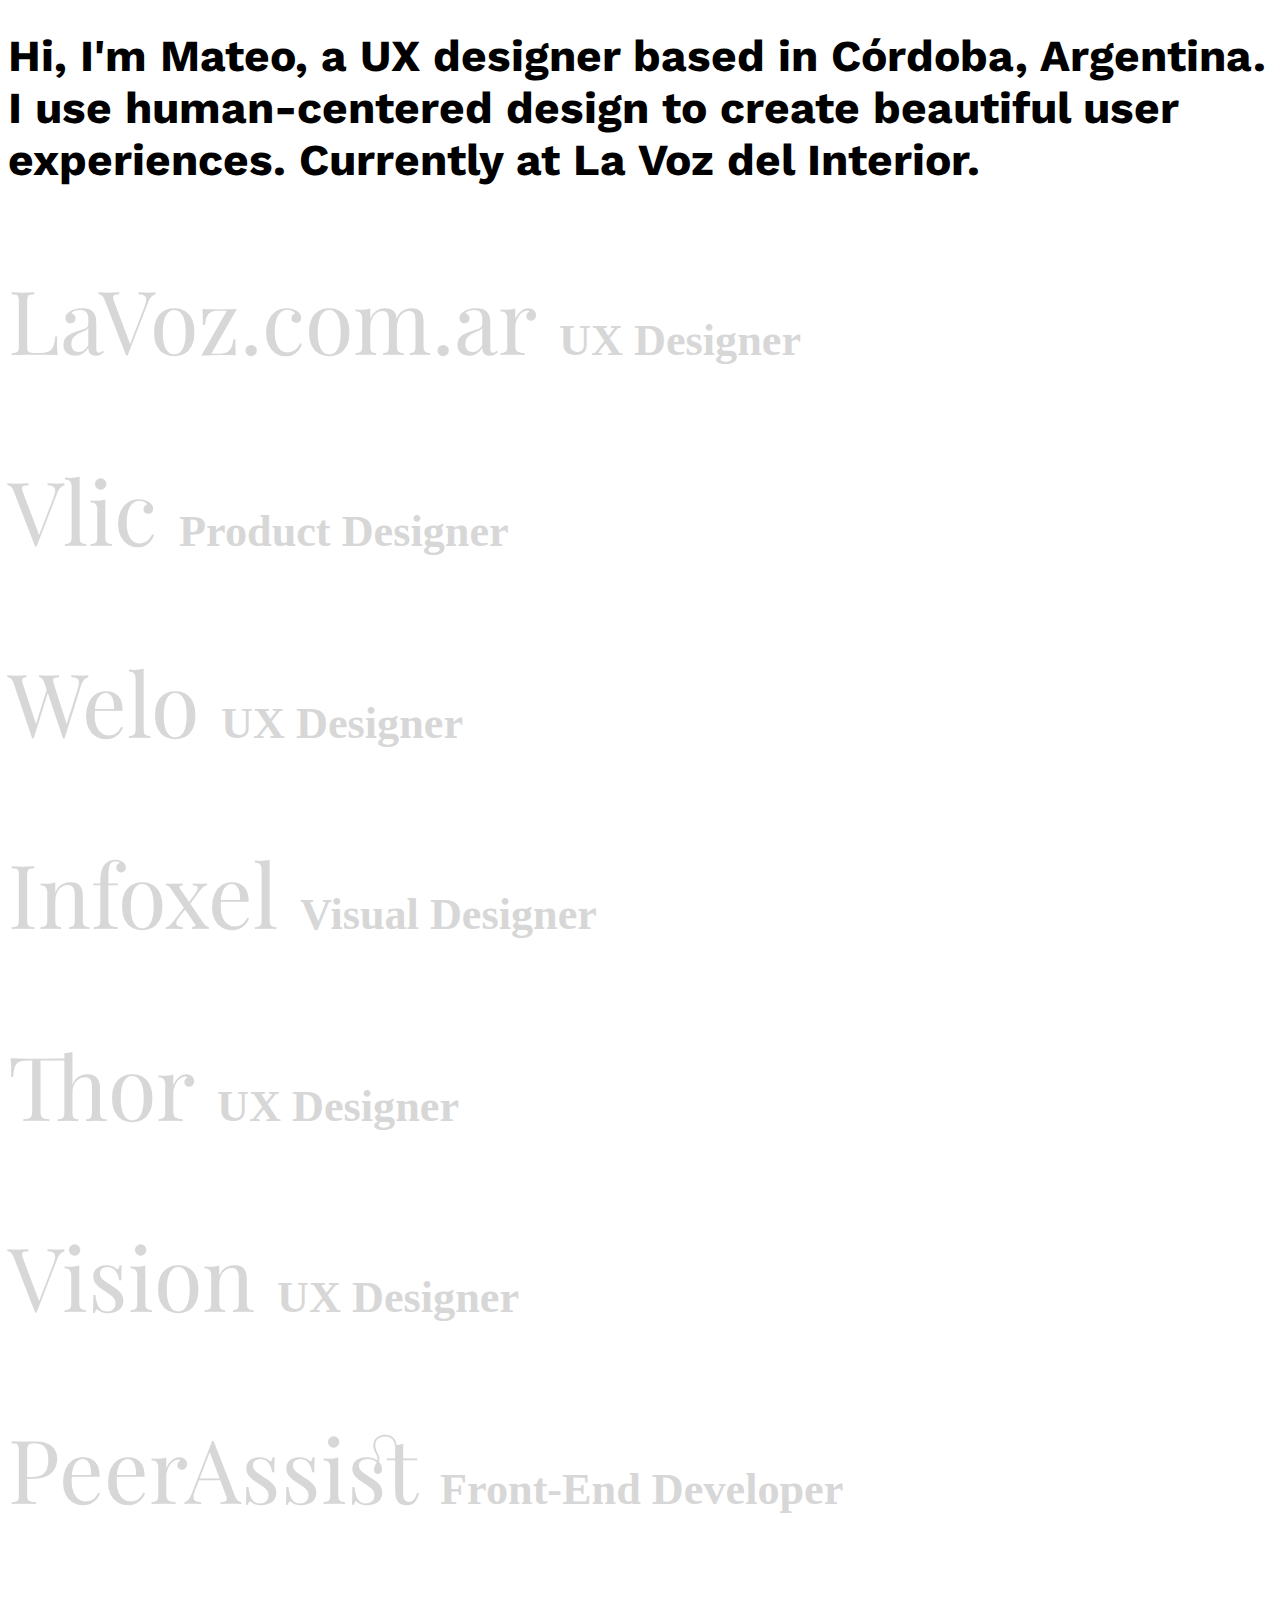
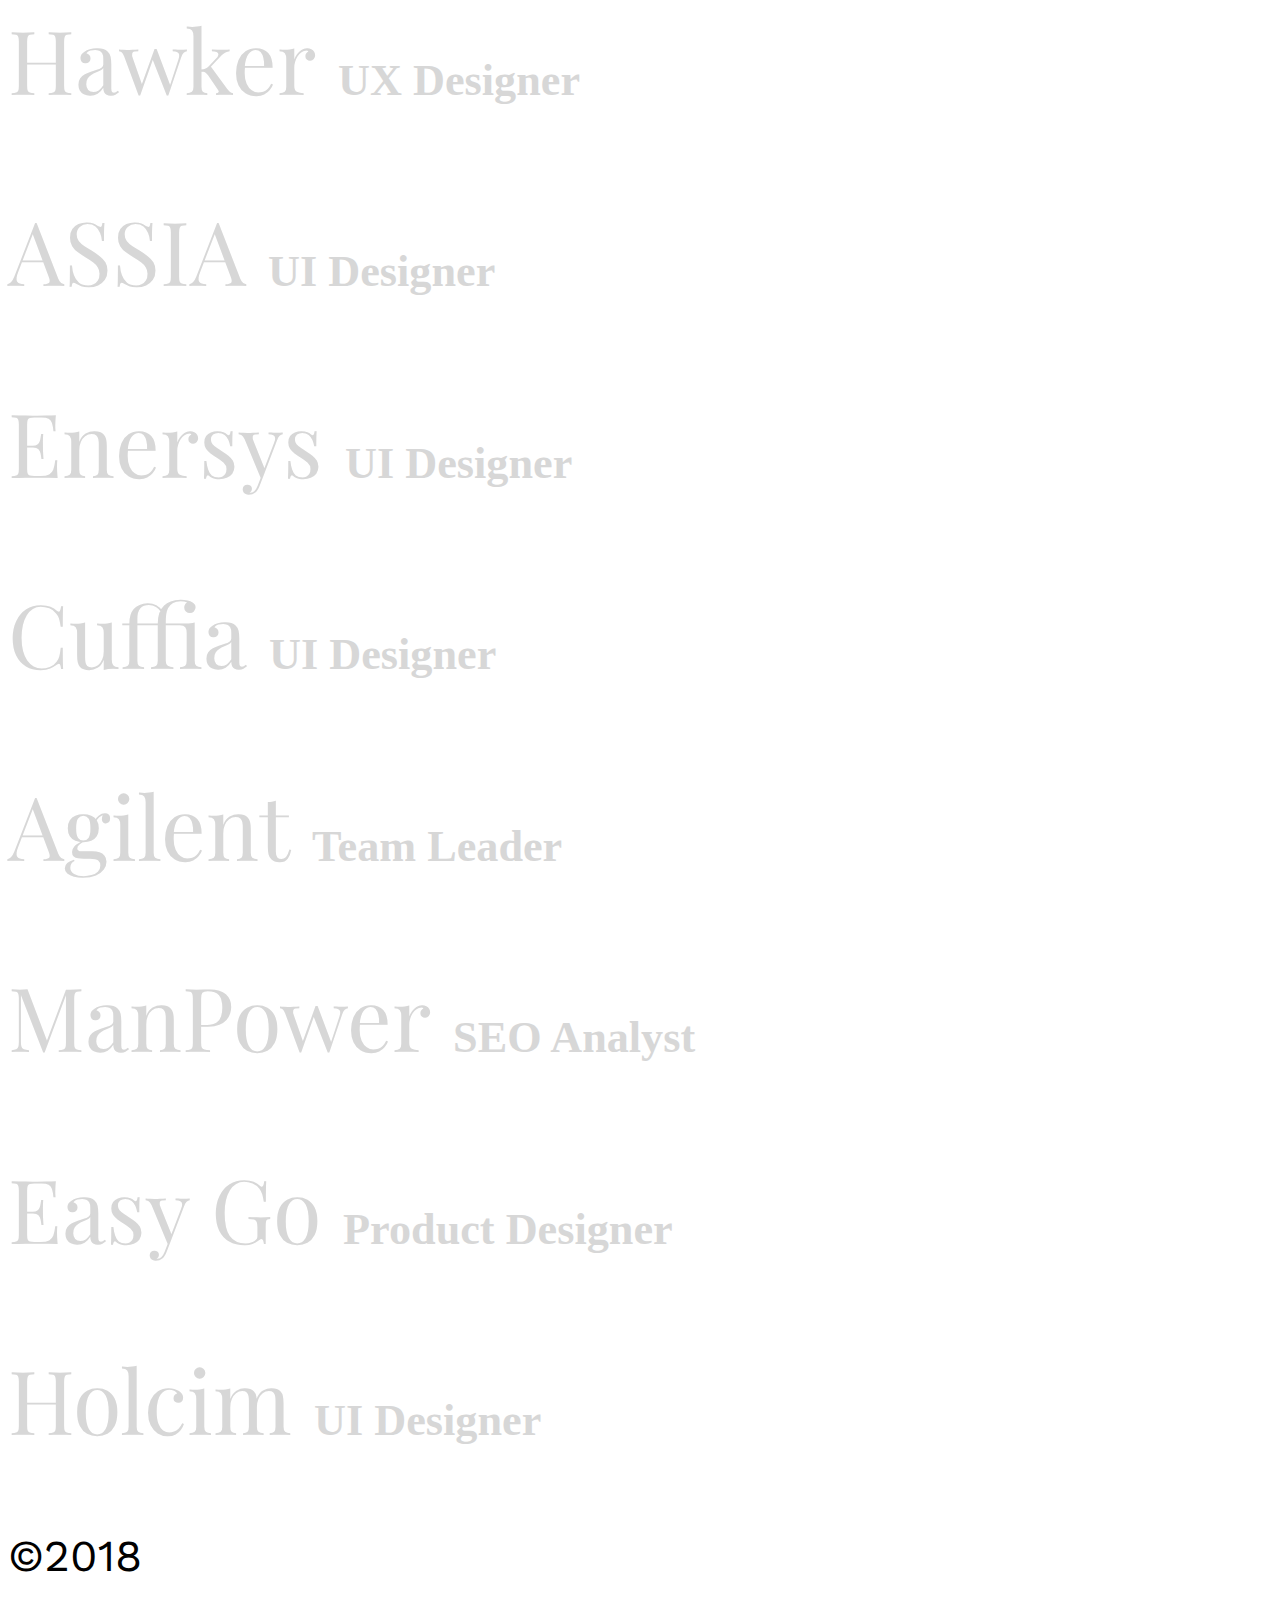
==== index_next.html @ 6355e5e4 "styles" ====
<!doctype html>
<html ⚡ lang="en">
<head>
  <meta charset="utf-8">
  <title>Mateo Yadarola — Product Designer</title>

  <script async src="https://cdn.ampproject.org/v0.js"></script>
  <script async custom-element="amp-carousel" src="https://cdn.ampproject.org/v0/amp-carousel-0.1.js"></script>
  <script async custom-element="amp-lightbox-gallery" src="https://cdn.ampproject.org/v0/amp-lightbox-gallery-0.1.js"></script>
  <script async custom-element="amp-accordion" src="https://cdn.ampproject.org/v0/amp-accordion-0.1.js"></script>
  <script async custom-element="amp-font" src="https://cdn.ampproject.org/v0/amp-font-0.1.js"></script>
  <script async custom-element="amp-fx-collection" src="https://cdn.ampproject.org/v0/amp-fx-collection-0.1.js"></script>
  <script type="text/javascript">
    let root = document.documentElement;

    root.addEventListener("mousemove", e => {
      root.style.setProperty('--mouse-y', e.pageY + "px");
    });</script>

    <link rel="canonical" href="https://yadarola.com.ar">
    <link rel="stylesheet" href="https://fonts.googleapis.com/css?family=Playfair+Display">
    <link rel="stylesheet" href="https://fonts.googleapis.com/css?family=Work+Sans">
    <meta name="viewport" content="width=device-width,minimum-scale=1,initial-scale=1">

    <style amp-custom>
    body {
      font-synthesis: weight style;
      font-kerning: auto;
      font-language-override: normal;
      font-size: calc(16px + 20 * ((100vw - 320px) / 680));
      font-family: 'Work Sans', sans-serif;
    }
    .project-name {
      font-feature-settings: "kern" 1, "liga" 1, "dlig" 1, "hlig" , "cswh" 1;
    }
    .project-header {
      font-family: 'Playfair Display', serif;
      font-size: 2em;
      font-weight: normal;
    }
    .project-header::before {
      top: var(--mouse-y);
      left:0;
      font-family: 'Work Sans', sans-serif;
      content: attr(data-summary);
      font-size: .25em;
      opacity: 0;
      position: absolute;
    }
    .project:hover .project-header::before {
      opacity:1;
    }
    .project:not(:hover) .project-name {
      color: #d7d7d7;
    }
    .project-header::after {
      content: attr(data-role);
      font-family: 'Roboto', serif;
      color: #d7d7d7;
      font-size: .5em;
      font-weight: 700;
      display: inline-block;
      margin-left: .5em;
    }
    .project-header:first-letter {
      font-feature-settings: "kern" 1, "swsh" 1;
    }
    .project .project-name::before {
      display: block;
      position: absolute;
      bottom: 0;
      height: 1px;
      left: 0;
      width: 0;
      background: #d7d7d7;
      transition: all .5s cubic-bezier(0.215, 0.61, 0.355, 1);
      content: '';
    }
    .project:hover .project-name {
      transition: color .1s cubic-bezier(0.215, 0.61, 0.355, 1);
    }
    .project:hover .project-name::before {
      width: 100%;
      background: black;
    }
    .project-name {
      position: relative;
      display: inline-block;
      transition: all 1s cubic-bezier(0.215, 0.61, 0.355, 1);
    }
    .bio {
      font-size: calc(16px + 20 * ((100vw - 320px) / 680));

    }
    p {

    }
    .i-amphtml-accordion-header {
      background-color: unset;
      padding-left: 2em;
      border: unset;
    }
    amp-accordion>section>* {
      position: initial!important;
    }
    amp-img {
      background-color: #d7d7d7;
    }
  </style>

  <style amp-boilerplate>body{-webkit-animation:-amp-start 8s steps(1,end) 0s 1 normal both;-moz-animation:-amp-start 8s steps(1,end) 0s 1 normal both;-ms-animation:-amp-start 8s steps(1,end) 0s 1 normal both;animation:-amp-start 8s steps(1,end) 0s 1 normal both}@-webkit-keyframes -amp-start{from{visibility:hidden}to{visibility:visible}}@-moz-keyframes -amp-start{from{visibility:hidden}to{visibility:visible}}@-ms-keyframes -amp-start{from{visibility:hidden}to{visibility:visible}}@-o-keyframes -amp-start{from{visibility:hidden}to{visibility:visible}}@keyframes -amp-start{from{visibility:hidden}to{visibility:visible}}</style><noscript><style amp-boilerplate>body{-webkit-animation:none;-moz-animation:none;-ms-animation:none;animation:none}</style></noscript>
</head>

<body>
<h1 class="bio">Hi, I'm Mateo, a UX designer based in Córdoba, Argentina. I use human-centered design to create beautiful user experiences. Currently at La Voz del Interior.</h1>
 <amp-accordion animate expand-single-section>
  <section class="project">
    <h2 class="project-header" data-role="UX Designer" data-summary="summary" data-date="2017"><span class="project-name">LaVoz.com.ar</span></h2>
    <amp-carousel height="300"
    layout="fixed-height"
    type="carousel">
    <amp-img 
    lightbox="la-voz-com-ar"
    src=""
    width="400"
    height="300"
    alt=""></amp-img>
  </amp-carousel>
</section>
<section class="project">
  <h2 class="project-header" data-role="Product Designer" data-summary="summary" data-date="2016"><span class="project-name">Vlic</span></h2>
  <amp-carousel height="300"
  layout="fixed-height"
  type="carousel">
  <amp-img 
  lightbox="vlic"
  src="vlic.png"
  width="400"
  height="300"
  alt="Vlic"></amp-img>
</amp-carousel>
</section>
<section class="project">
  <h2 class="project-header" data-role="UX Designer" data-summary="summary" data-date="2016"><span class="project-name">Welo</span></h2>
  <amp-carousel height="300"
  layout="fixed-height"
  type="carousel">
  <amp-img 
  lightbox="welo"
  src="welo.png"
  width="400"
  height="300"
  alt="Welo"></amp-img>
</amp-carousel>
</section>
<section class="project">
  <h2 class="project-header" data-role="Visual Designer" data-summary="summary" data-date="2015"><span class="project-name">Infoxel</span></h2>
  <amp-carousel height="300"
  layout="fixed-height"
  type="carousel">
  <amp-img 
  lightbox="infoxel"
  src="infoxel.png"
  width="400"
  height="300"
  alt="Infoxel"></amp-img>
</amp-carousel>
</section>
<section class="project">
  <h2 class="project-header" data-role="UX Designer" data-summary="summary" data-date="2015"><span class="project-name">Thor</span></h2>
  <amp-carousel height="300"
  layout="fixed-height"
  type="carousel">
  <amp-img 
  lightbox="thor"
  src="thor.png"
  width="400"
  height="300"
  alt="Thor"></amp-img>
</amp-carousel>
</section>
<section class="project">
  <h2 class="project-header" data-role="UX Designer" data-summary="summary" data-date="2015"><span class="project-name">Vision</span></h2>
  <amp-carousel height="300"
  layout="fixed-height"
  type="carousel">
  <amp-img 
  lightbox="vision"
  src="vision.png"
  width="400"
  height="300"
  alt="Vision"></amp-img>
</amp-carousel>
</section>
<section class="project">
  <h2 class="project-header" data-role="Front-End Developer" data-summary="summary" data-date="2015"><span class="project-name">PeerAssist</span></h2>
  <amp-carousel height="300"
  layout="fixed-height"
  type="carousel">
  <amp-img 
  lightbox="peerassist"
  src=""
  width="400"
  height="300"
  alt=""></amp-img>
</amp-carousel>
</section>
<section class="project">
  <h2 class="project-header" data-role="UX Designer" data-summary="summary" data-date="2014"><span class="project-name">Hawker</span></h2>
  <amp-carousel height="300"
  layout="fixed-height"
  type="carousel">
  <amp-img 
  lightbox="hawker"
  src=""
  width="400"
  height="300"
  alt=""></amp-img>
</amp-carousel>
</section>
<section class="project">
  <h2 class="project-header" data-role="UI Designer" data-summary="summary" data-date="2014"><span class="project-name">ASSIA</span></h2>
  <amp-carousel height="300"
  layout="fixed-height"
  type="carousel">
  <amp-img 
  lightbox="assia"
  src=""
  width="400"
  height="300"
  alt=""></amp-img>
</amp-carousel>
</section>
<section class="project">
  <h2 class="project-header" data-role="UI Designer" data-summary="summary" data-date="2015"><span class="project-name">Enersys</span></h2>
  <amp-carousel height="300"
  layout="fixed-height"
  type="carousel">
  <amp-img 
  lightbox="enersys"
  src=""
  width="400"
  height="300"
  alt=""></amp-img>
</amp-carousel>
</section>
<section class="project">
  <h2 class="project-header" data-role="UI Designer" data-summary="summary" data-date="2014"><span class="project-name">Cuffia</span></h2>
  <amp-carousel height="300"
  layout="fixed-height"
  type="carousel">
  <amp-img 
  lightbox="cuffia"
  src=""
  width="400"
  height="300"
  alt=""></amp-img>
</amp-carousel>
</section>
<section class="project">
  <h2 class="project-header" data-role="Team Leader" data-summary="summary" data-date="2009"><span class="project-name">Agilent</span></h2>
  <amp-carousel height="300"
  layout="fixed-height"
  type="carousel">
  <amp-img 
  lightbox="agilent"
  src=""
  width="400"
  height="300"
  alt=""></amp-img>
</amp-carousel>
</section>
<section class="project">
  <h2 class="project-header" data-role="SEO Analyst" data-summary="summary" data-date="2009"><span class="project-name">ManPower</span></h2>
  <amp-carousel height="300"
  layout="fixed-height"
  type="carousel">
  <amp-img 
  lightbox="manpower"
  src=""
  width="400"
  height="300"
  alt=""></amp-img>
</amp-carousel>
</section>
<section class="project">
  <h2 class="project-header" data-role="Product Designer" data-summary="summary" data-date="2005"><span class="project-name">Easy Go</span></h2>
  <amp-carousel height="300"
  layout="fixed-height"
  type="carousel">
  <amp-img 
  lightbox="easy-go"
  src=""
  width="400"
  height="300"
  alt=""></amp-img>
</amp-carousel>
</section>
<section class="project">
  <h2 class="project-header" data-role="UI Designer" data-summary="summary" data-date="2004"><span class="project-name">Holcim</span></h2>
  <amp-carousel height="300"
  layout="fixed-height"
  type="carousel">
  <amp-img 
  lightbox="holcim"
  src=""
  width="400"
  height="300"
  alt=""></amp-img>
</amp-carousel>
</section>
</amp-accordion>
<footer>
  <p>&copy;2018</p>
</footer>
</body>
</html>
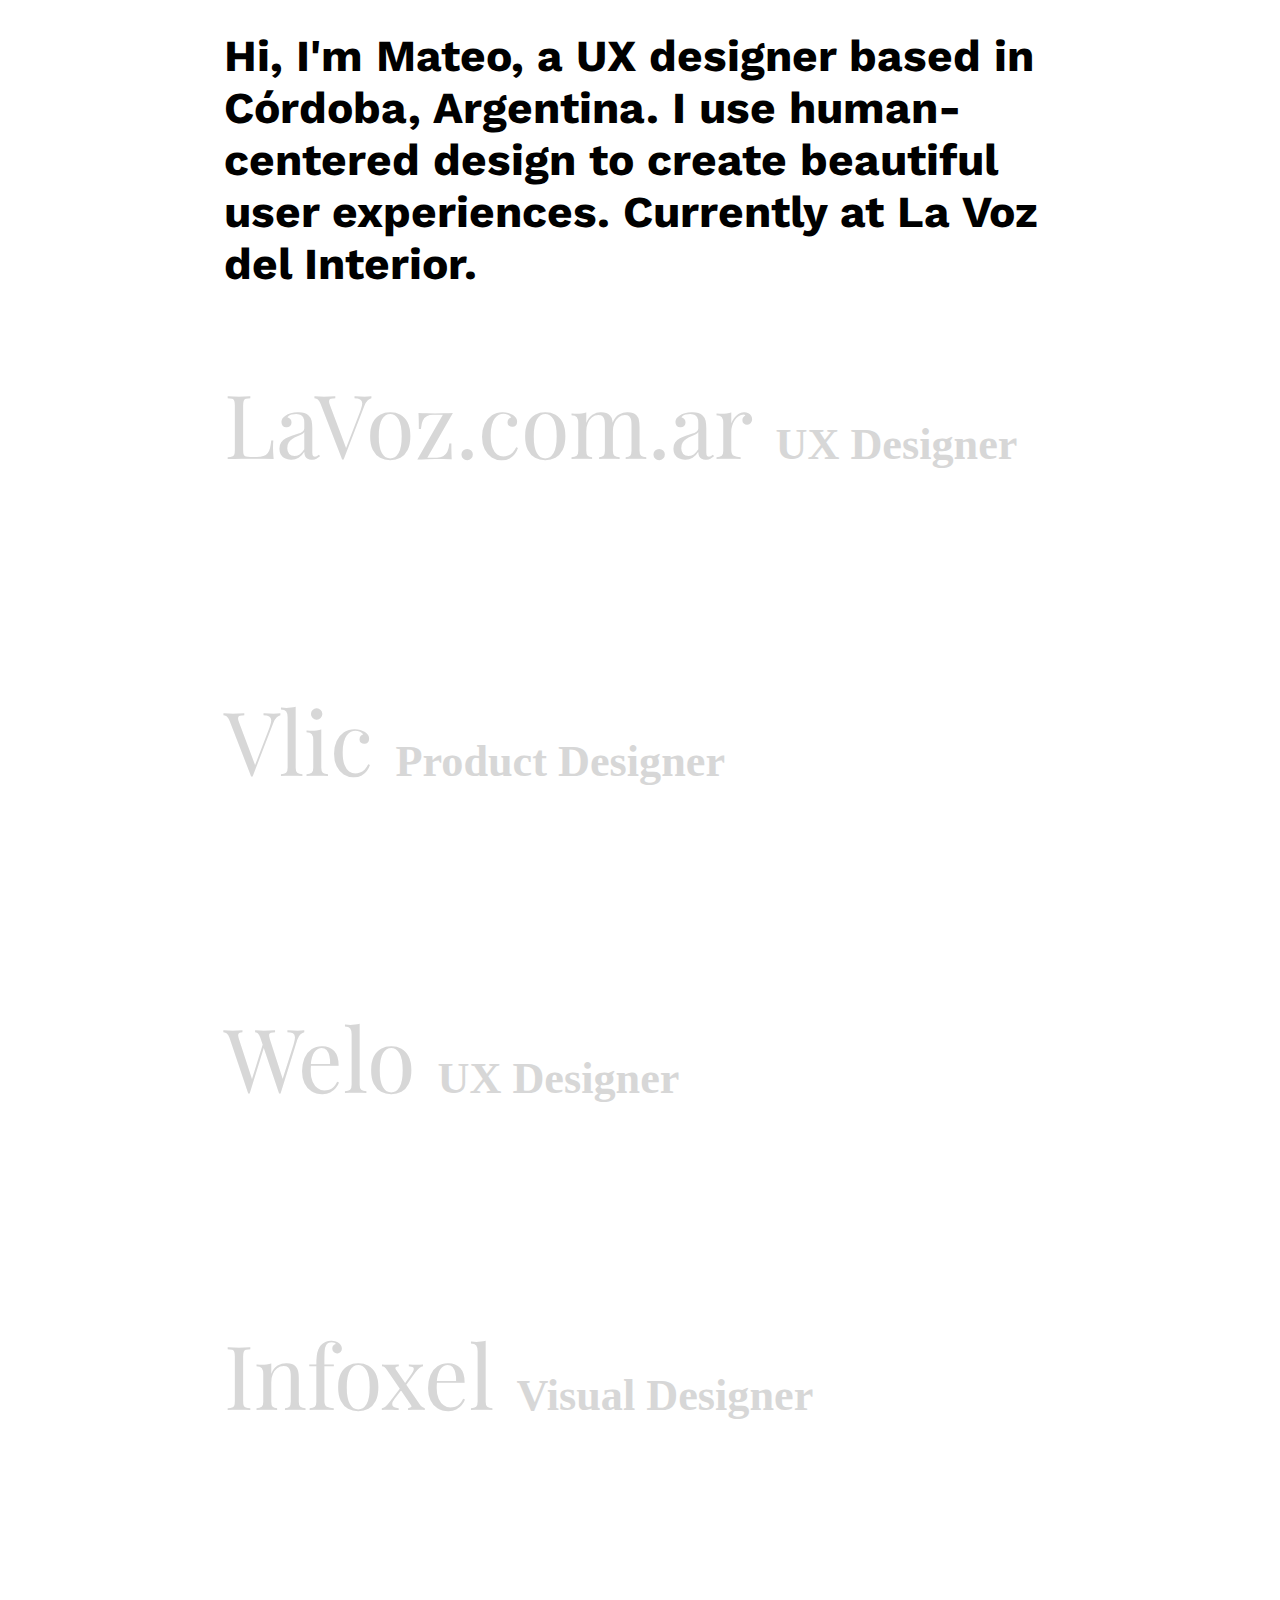
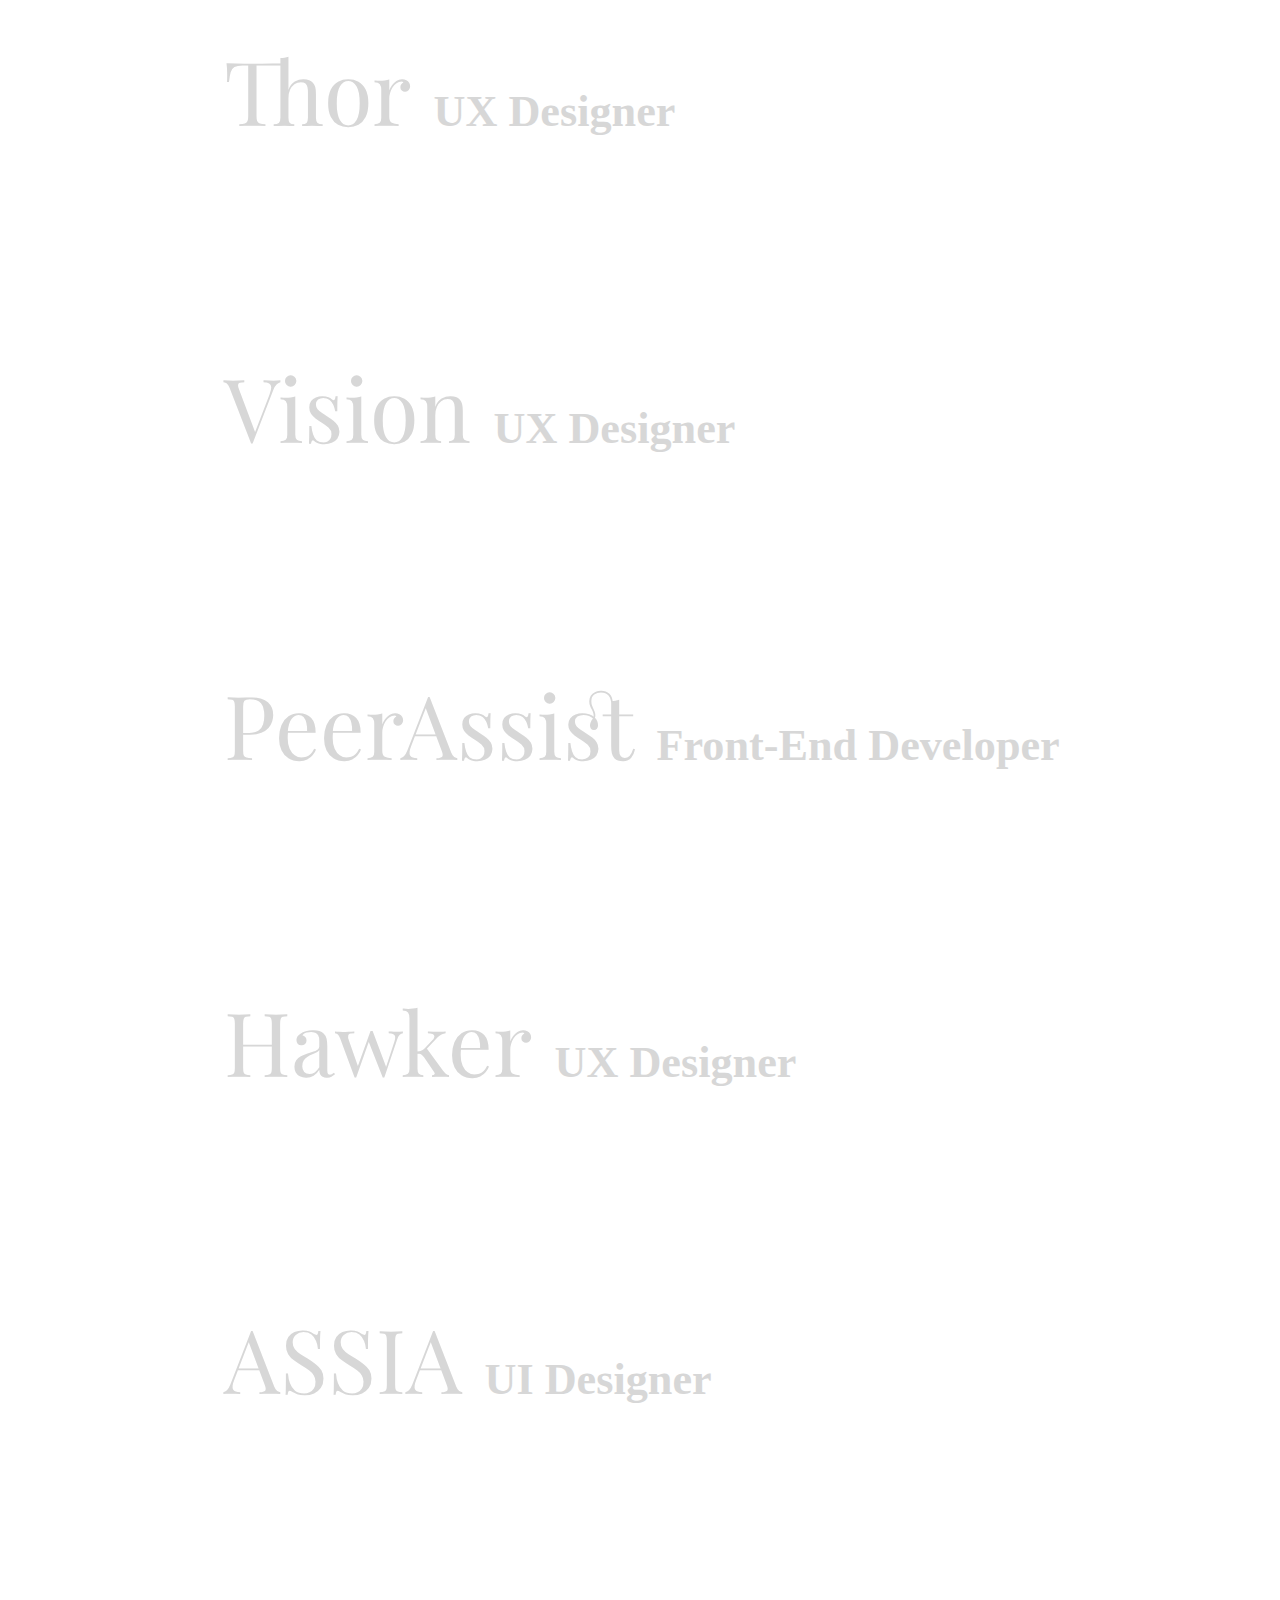
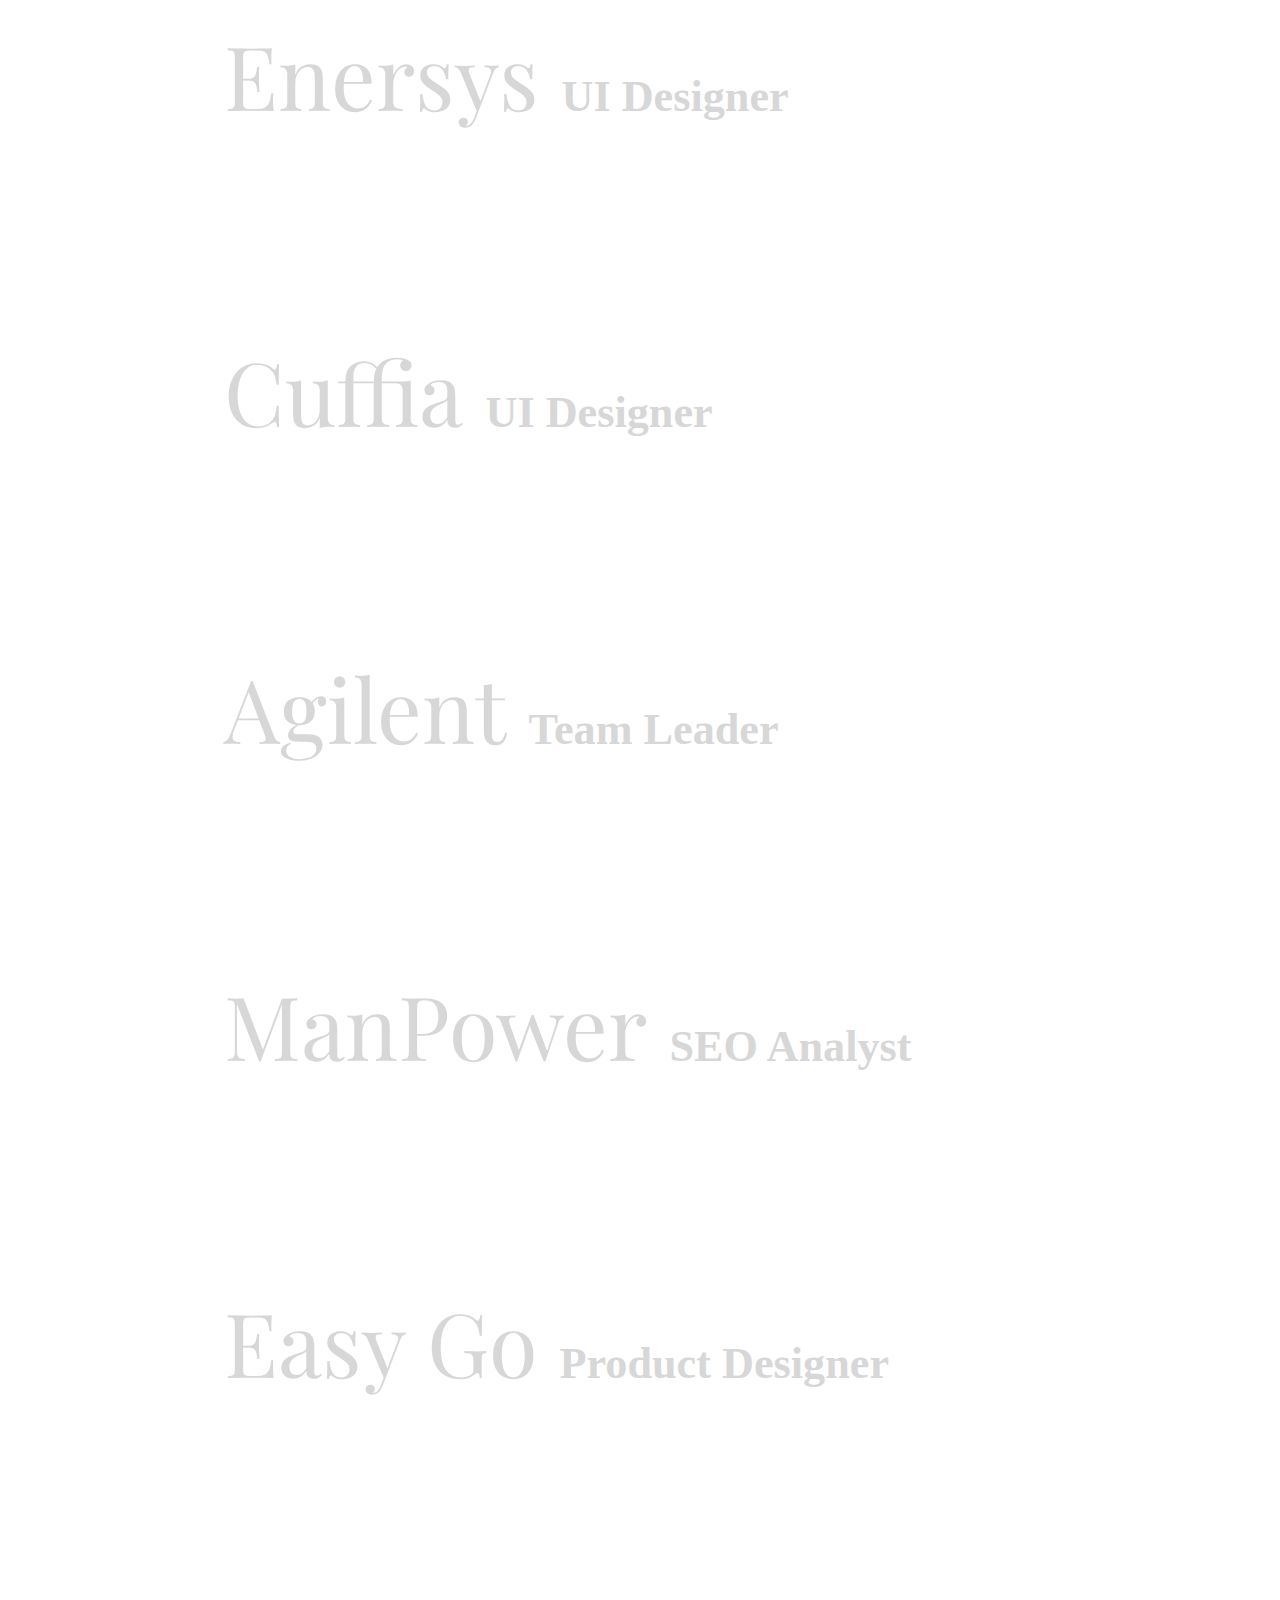
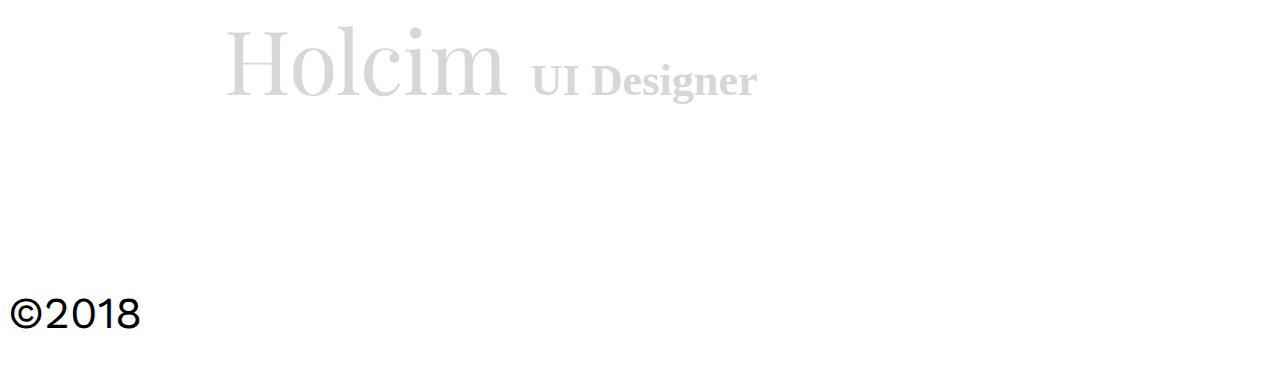
==== commit f7f11342: "Styles" ====
--- a/index_next.html
+++ b/index_next.html
@@ -30,13 +30,28 @@
       font-size: calc(16px + 20 * ((100vw - 320px) / 680));
       font-family: 'Work Sans', sans-serif;
     }
+    :root {
+      --gap: calc(20px + (200 - 20) * ((100vw - 320px) / (1200 - 320)));
+    }
+    .bio, .project-header {
+      margin-left: var(--gap);
+      margin-right: var(--gap);
+    }
+    .gallery {
+      padding-left: var(--gap);
+      padding-right: var(--gap);
+    }
     .project-name {
       font-feature-settings: "kern" 1, "liga" 1, "dlig" 1, "hlig" , "cswh" 1;
+    }
+    .projects {
+      position: unset;
     }
     .project-header {
       font-family: 'Playfair Display', serif;
       font-size: 2em;
       font-weight: normal;
+      white-space: nowrap;
     }
     .project-header::before {
       top: var(--mouse-y);
@@ -46,6 +61,7 @@
       font-size: .25em;
       opacity: 0;
       position: absolute;
+      width: var(--gap)
     }
     .project:hover .project-header::before {
       opacity:1;
@@ -73,7 +89,7 @@
       left: 0;
       width: 0;
       background: #d7d7d7;
-      transition: all .5s cubic-bezier(0.215, 0.61, 0.355, 1);
+      transition: width .5s cubic-bezier(0.215, 0.61, 0.355, 1);
       content: '';
     }
     .project:hover .project-name {
@@ -86,7 +102,7 @@
     .project-name {
       position: relative;
       display: inline-block;
-      transition: all 1s cubic-bezier(0.215, 0.61, 0.355, 1);
+      transition: color 1.5s cubic-bezier(0.215, 0.61, 0.355, 1);
     }
     .bio {
       font-size: calc(16px + 20 * ((100vw - 320px) / 680));
@@ -97,7 +113,6 @@
     }
     .i-amphtml-accordion-header {
       background-color: unset;
-      padding-left: 2em;
       border: unset;
     }
     amp-accordion>section>* {
@@ -113,10 +128,11 @@
 
 <body>
 <h1 class="bio">Hi, I'm Mateo, a UX designer based in Córdoba, Argentina. I use human-centered design to create beautiful user experiences. Currently at La Voz del Interior.</h1>
- <amp-accordion animate expand-single-section>
+ <amp-accordion animate expand-single-section class="projects">
   <section class="project">
     <h2 class="project-header" data-role="UX Designer" data-summary="summary" data-date="2017"><span class="project-name">LaVoz.com.ar</span></h2>
     <amp-carousel height="300"
+    class="gallery"
     layout="fixed-height"
     type="carousel">
     <amp-img 
@@ -130,6 +146,7 @@
 <section class="project">
   <h2 class="project-header" data-role="Product Designer" data-summary="summary" data-date="2016"><span class="project-name">Vlic</span></h2>
   <amp-carousel height="300"
+    class="gallery"
   layout="fixed-height"
   type="carousel">
   <amp-img 
@@ -143,6 +160,7 @@
 <section class="project">
   <h2 class="project-header" data-role="UX Designer" data-summary="summary" data-date="2016"><span class="project-name">Welo</span></h2>
   <amp-carousel height="300"
+  class="gallery"
   layout="fixed-height"
   type="carousel">
   <amp-img 
@@ -156,6 +174,7 @@
 <section class="project">
   <h2 class="project-header" data-role="Visual Designer" data-summary="summary" data-date="2015"><span class="project-name">Infoxel</span></h2>
   <amp-carousel height="300"
+  class="gallery"
   layout="fixed-height"
   type="carousel">
   <amp-img 
@@ -169,6 +188,7 @@
 <section class="project">
   <h2 class="project-header" data-role="UX Designer" data-summary="summary" data-date="2015"><span class="project-name">Thor</span></h2>
   <amp-carousel height="300"
+  class="gallery"
   layout="fixed-height"
   type="carousel">
   <amp-img 
@@ -182,6 +202,7 @@
 <section class="project">
   <h2 class="project-header" data-role="UX Designer" data-summary="summary" data-date="2015"><span class="project-name">Vision</span></h2>
   <amp-carousel height="300"
+  class="gallery"
   layout="fixed-height"
   type="carousel">
   <amp-img 
@@ -195,6 +216,7 @@
 <section class="project">
   <h2 class="project-header" data-role="Front-End Developer" data-summary="summary" data-date="2015"><span class="project-name">PeerAssist</span></h2>
   <amp-carousel height="300"
+  class="gallery"
   layout="fixed-height"
   type="carousel">
   <amp-img 
@@ -208,6 +230,7 @@
 <section class="project">
   <h2 class="project-header" data-role="UX Designer" data-summary="summary" data-date="2014"><span class="project-name">Hawker</span></h2>
   <amp-carousel height="300"
+  class="gallery"
   layout="fixed-height"
   type="carousel">
   <amp-img 
@@ -221,6 +244,7 @@
 <section class="project">
   <h2 class="project-header" data-role="UI Designer" data-summary="summary" data-date="2014"><span class="project-name">ASSIA</span></h2>
   <amp-carousel height="300"
+  class="gallery"
   layout="fixed-height"
   type="carousel">
   <amp-img 
@@ -234,6 +258,7 @@
 <section class="project">
   <h2 class="project-header" data-role="UI Designer" data-summary="summary" data-date="2015"><span class="project-name">Enersys</span></h2>
   <amp-carousel height="300"
+  class="gallery"
   layout="fixed-height"
   type="carousel">
   <amp-img 
@@ -247,6 +272,7 @@
 <section class="project">
   <h2 class="project-header" data-role="UI Designer" data-summary="summary" data-date="2014"><span class="project-name">Cuffia</span></h2>
   <amp-carousel height="300"
+  class="gallery"
   layout="fixed-height"
   type="carousel">
   <amp-img 
@@ -260,6 +286,7 @@
 <section class="project">
   <h2 class="project-header" data-role="Team Leader" data-summary="summary" data-date="2009"><span class="project-name">Agilent</span></h2>
   <amp-carousel height="300"
+  class="gallery"
   layout="fixed-height"
   type="carousel">
   <amp-img 
@@ -273,6 +300,7 @@
 <section class="project">
   <h2 class="project-header" data-role="SEO Analyst" data-summary="summary" data-date="2009"><span class="project-name">ManPower</span></h2>
   <amp-carousel height="300"
+  class="gallery"
   layout="fixed-height"
   type="carousel">
   <amp-img 
@@ -286,6 +314,7 @@
 <section class="project">
   <h2 class="project-header" data-role="Product Designer" data-summary="summary" data-date="2005"><span class="project-name">Easy Go</span></h2>
   <amp-carousel height="300"
+  class="gallery"
   layout="fixed-height"
   type="carousel">
   <amp-img 
@@ -299,6 +328,7 @@
 <section class="project">
   <h2 class="project-header" data-role="UI Designer" data-summary="summary" data-date="2004"><span class="project-name">Holcim</span></h2>
   <amp-carousel height="300"
+  class="gallery"
   layout="fixed-height"
   type="carousel">
   <amp-img 
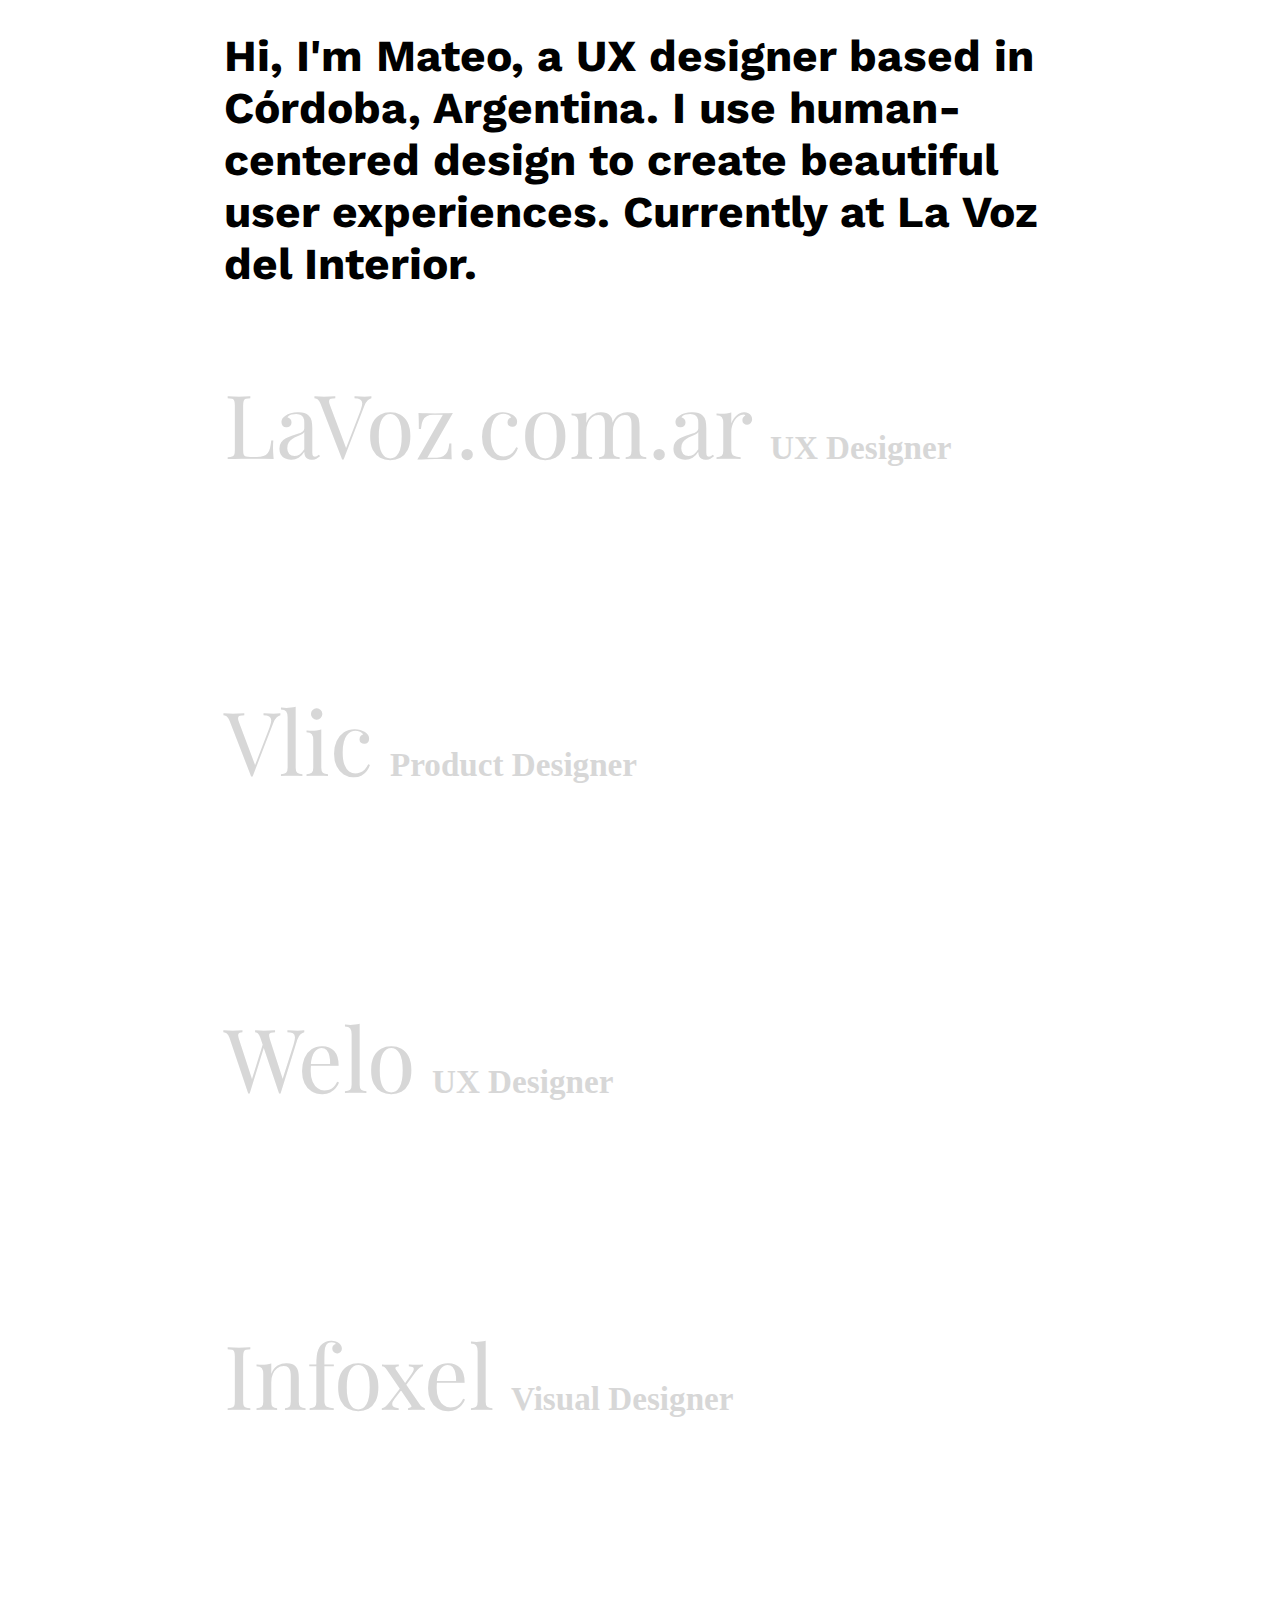
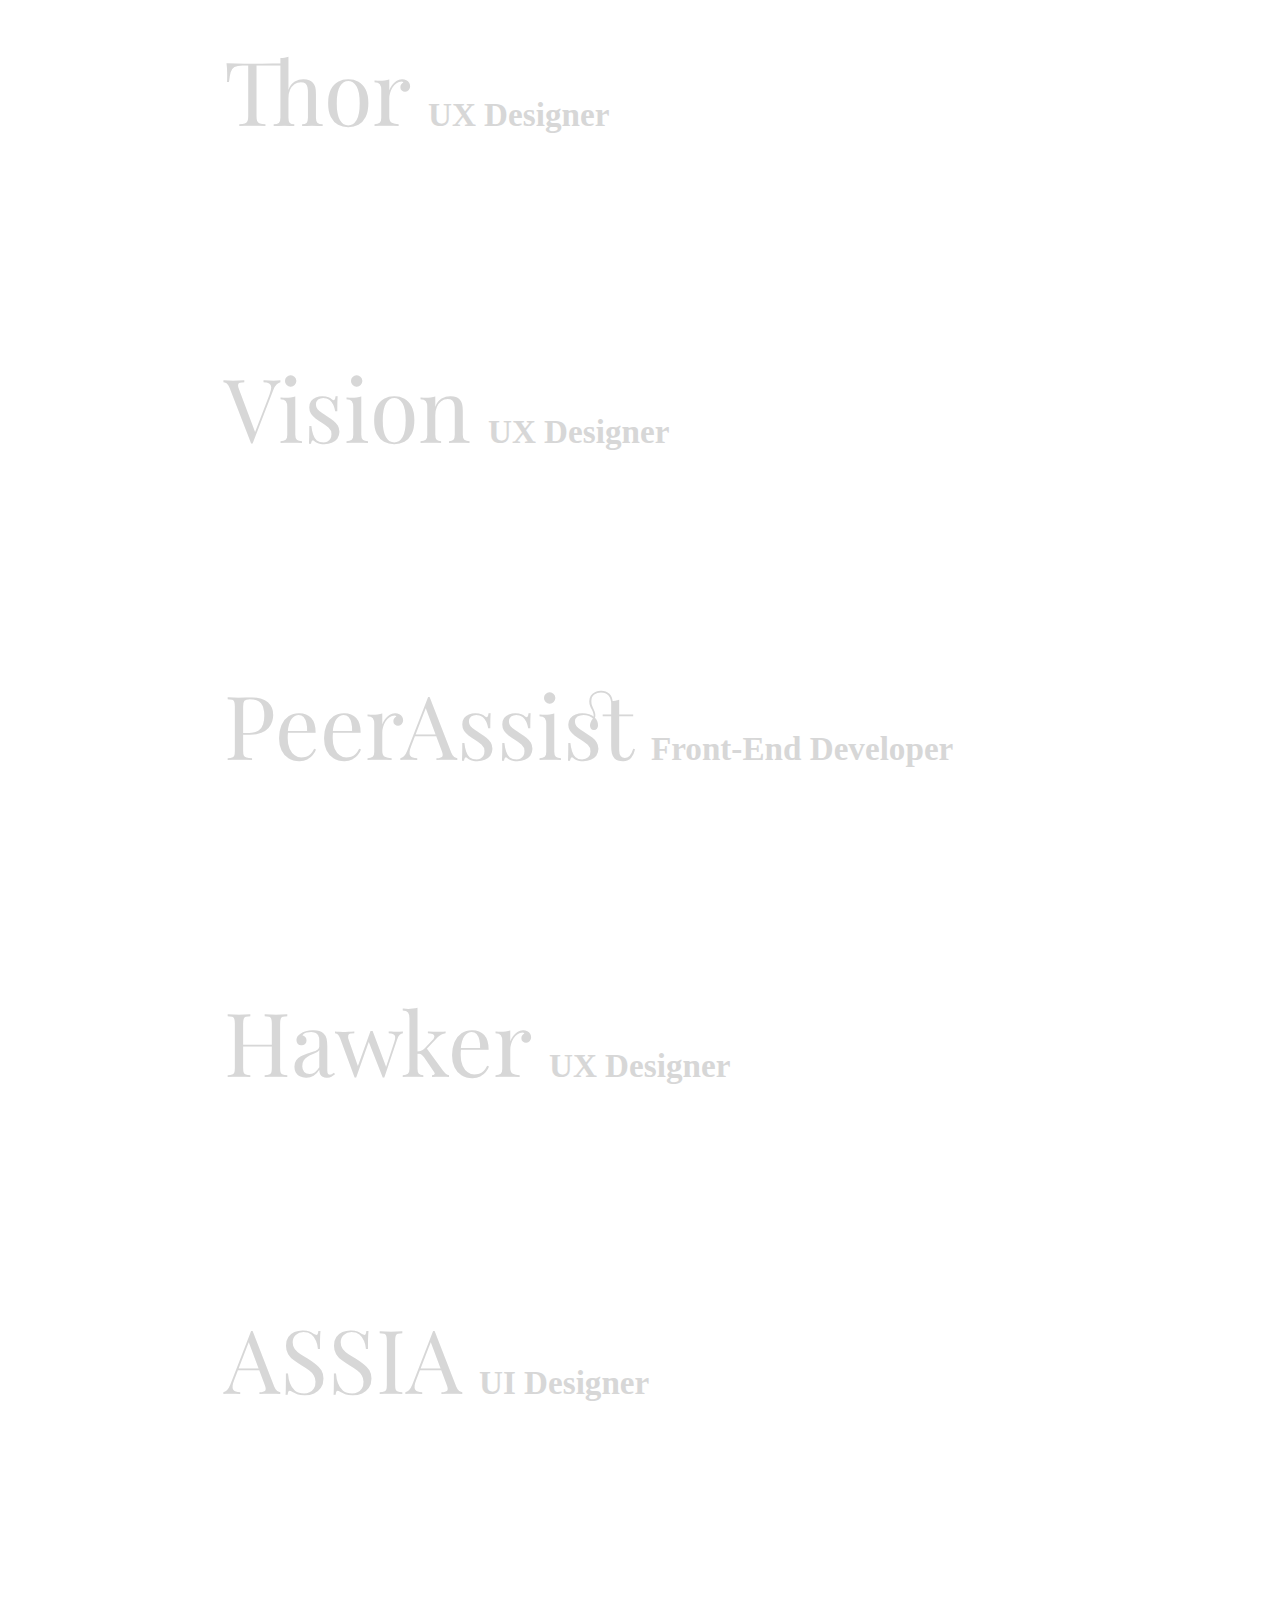
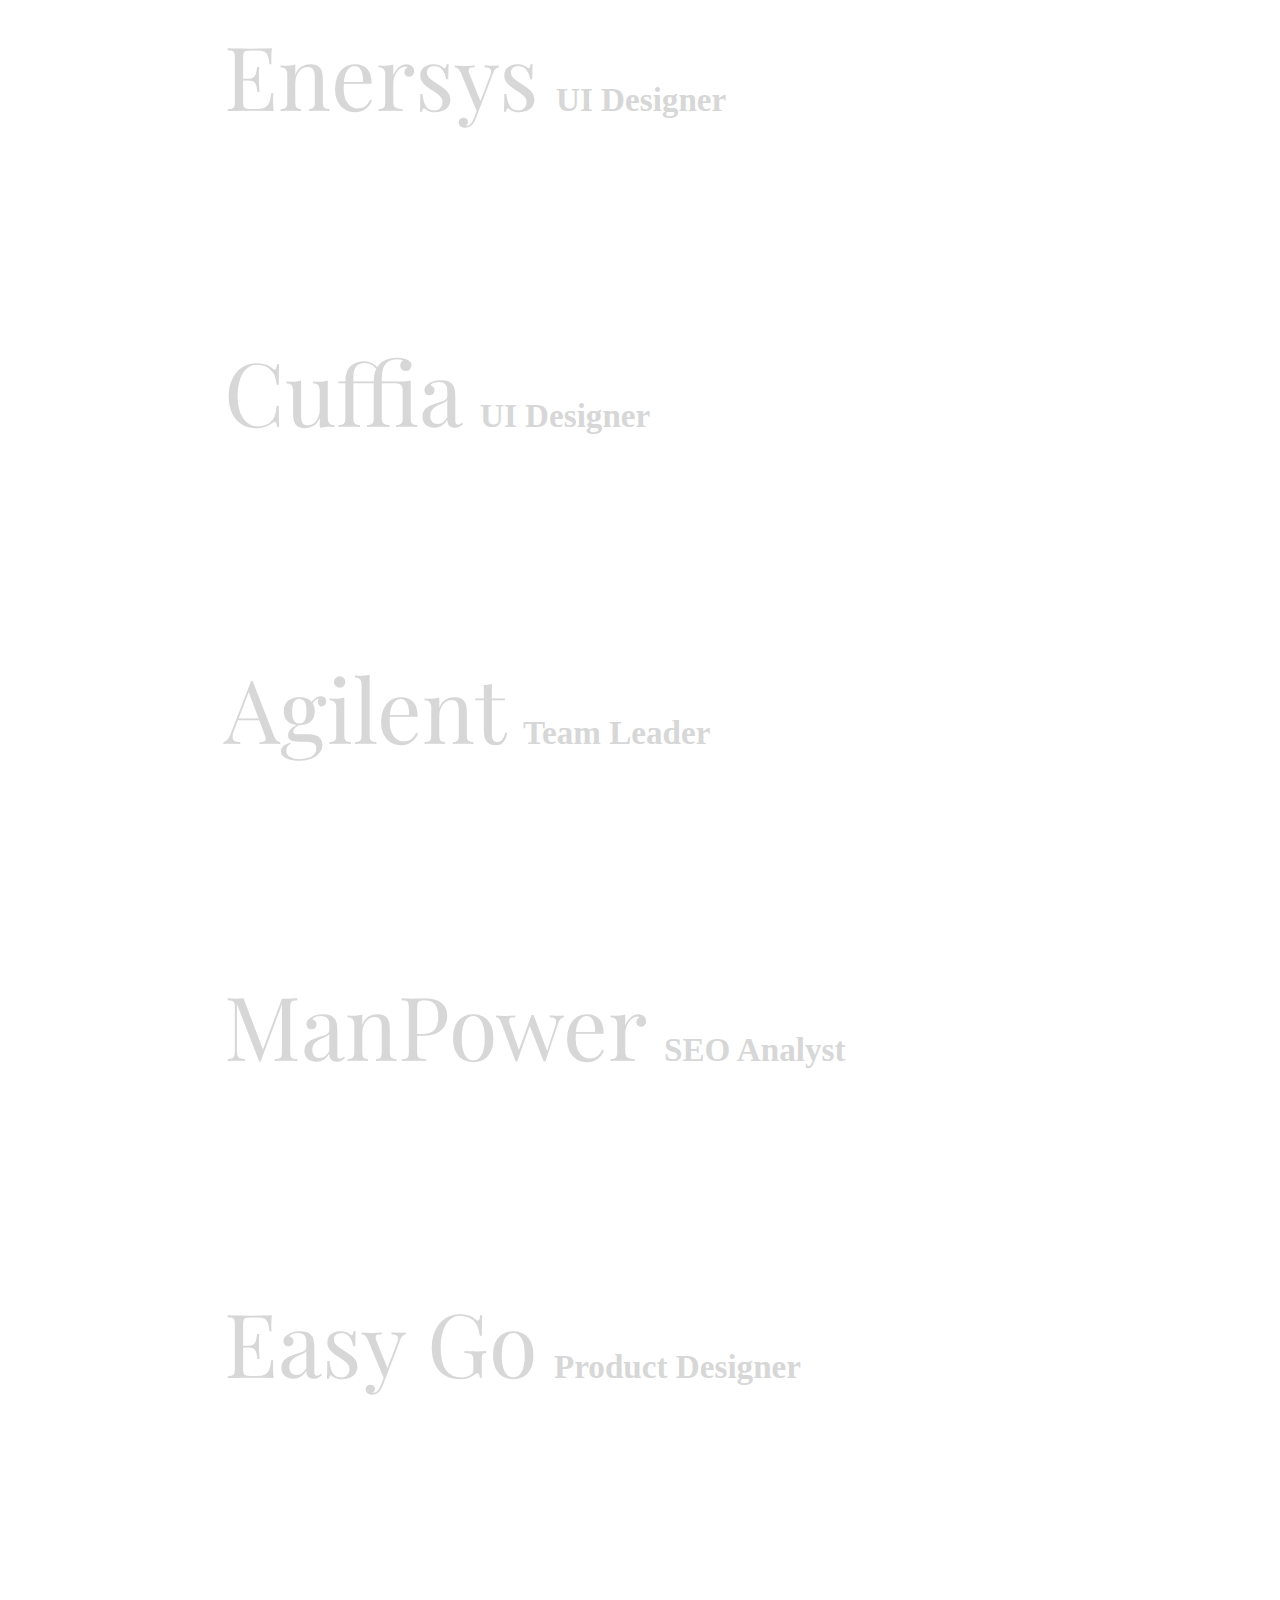
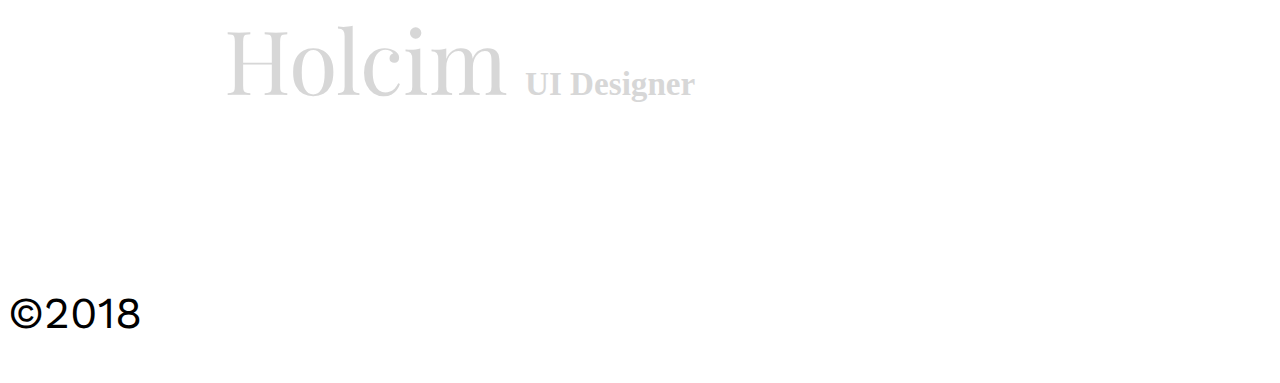
==== commit 1649d056: "Styles" ====
--- a/index_next.html
+++ b/index_next.html
@@ -63,17 +63,18 @@
       position: absolute;
       width: var(--gap)
     }
-    .project:hover .project-header::before {
+    .project:hover .project-header::before,
+    .project[expanded] .project-header::before{
       opacity:1;
     }
-    .project:not(:hover) .project-name {
+    .project:not(:hover):not([expanded]) .project-name {
       color: #d7d7d7;
     }
     .project-header::after {
       content: attr(data-role);
       font-family: 'Roboto', serif;
       color: #d7d7d7;
-      font-size: .5em;
+      font-size: .375em;
       font-weight: 700;
       display: inline-block;
       margin-left: .5em;
@@ -92,12 +93,14 @@
       transition: width .5s cubic-bezier(0.215, 0.61, 0.355, 1);
       content: '';
     }
-    .project:hover .project-name {
+    .project:hover .project-name,
+    .project[expanded] .project-name {
       transition: color .1s cubic-bezier(0.215, 0.61, 0.355, 1);
     }
-    .project:hover .project-name::before {
+    .project:hover .project-name::before,
+    .project[expanded] .project-name::before {
       width: 100%;
-      background: black;
+      background: currentColor;
     }
     .project-name {
       position: relative;
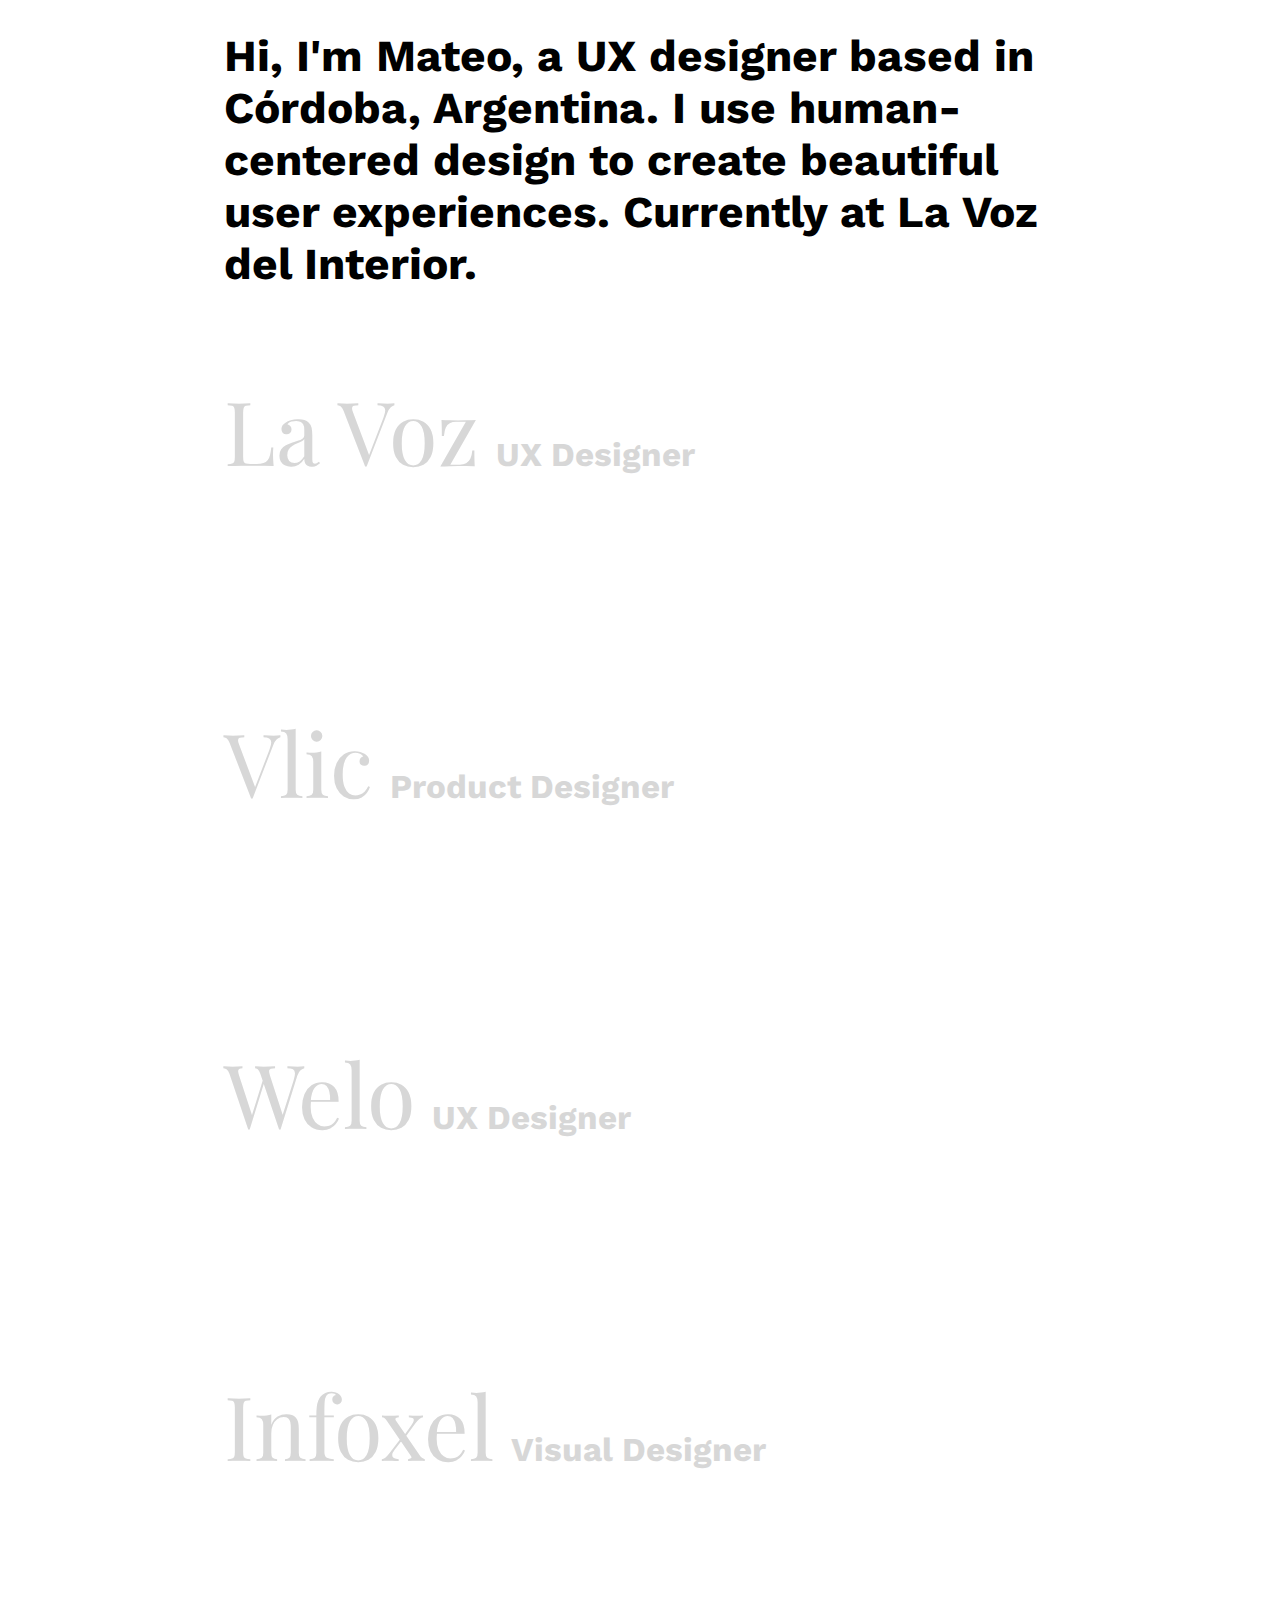
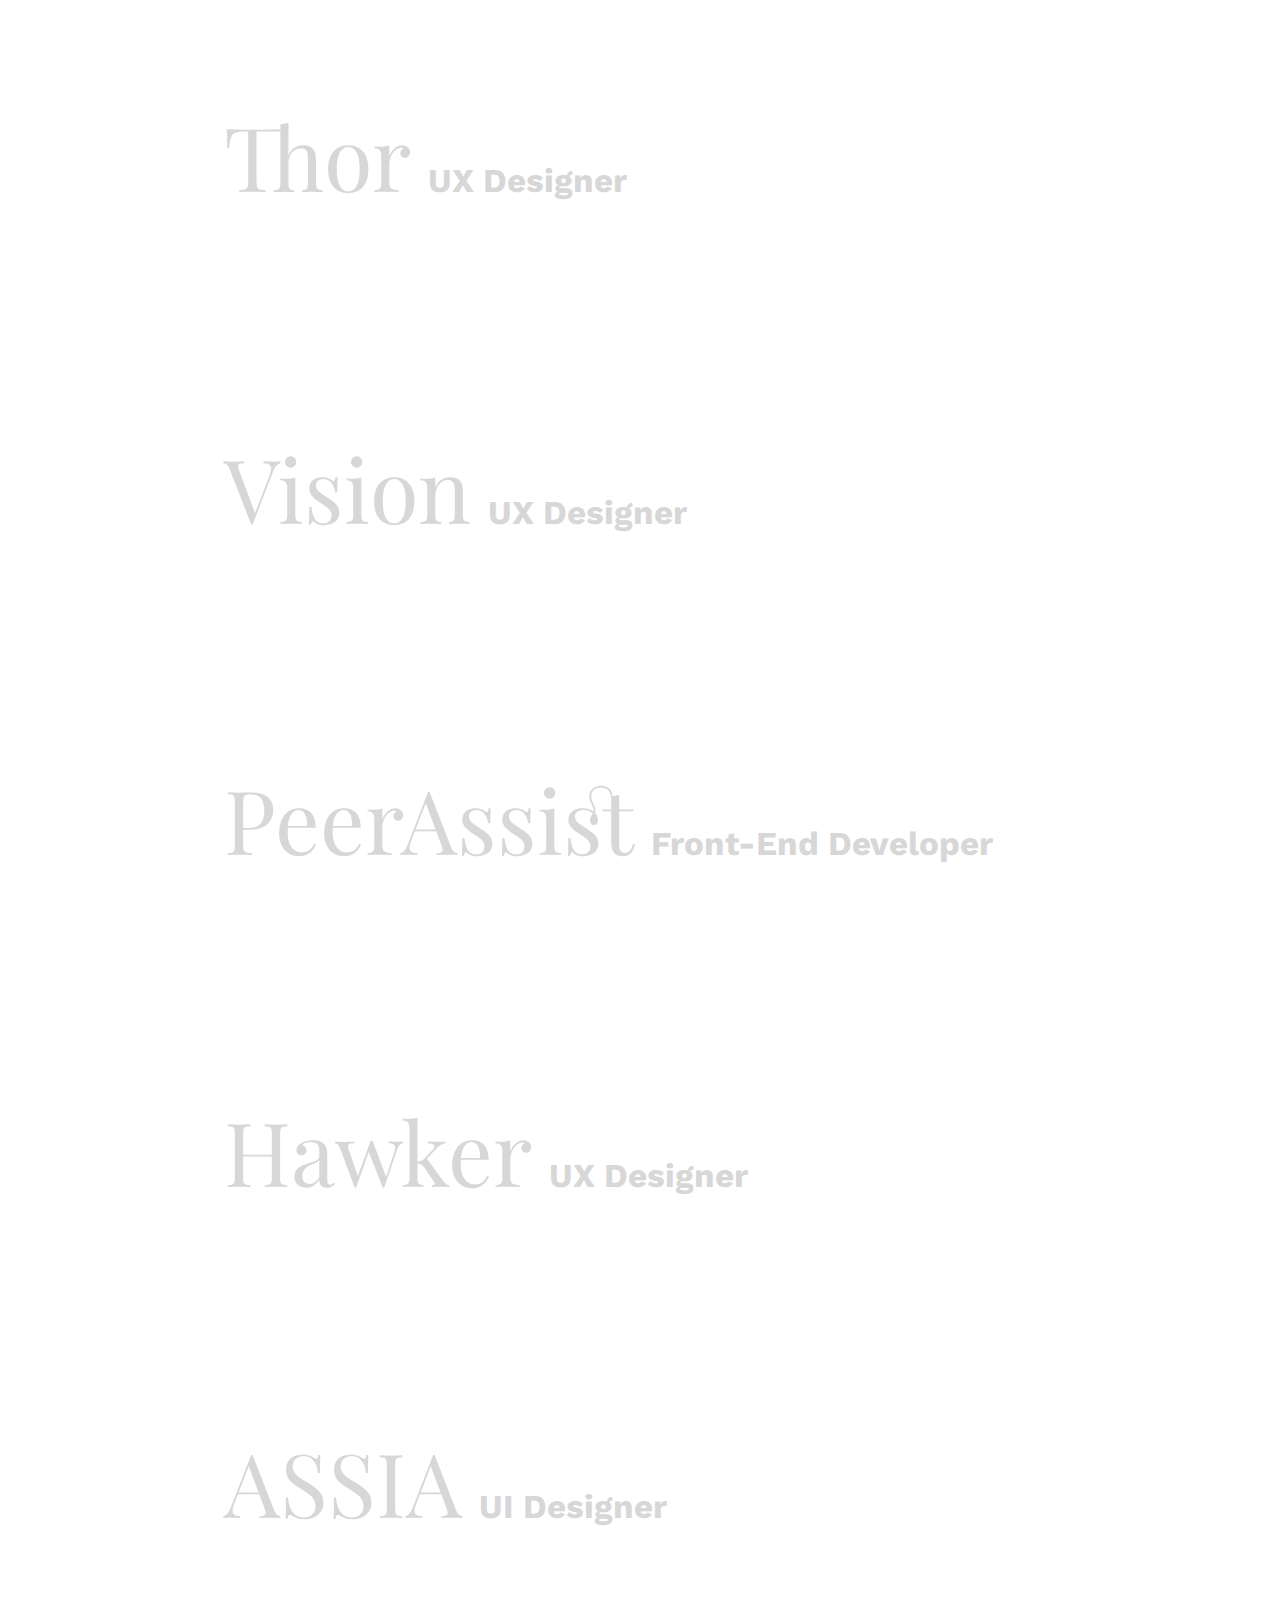
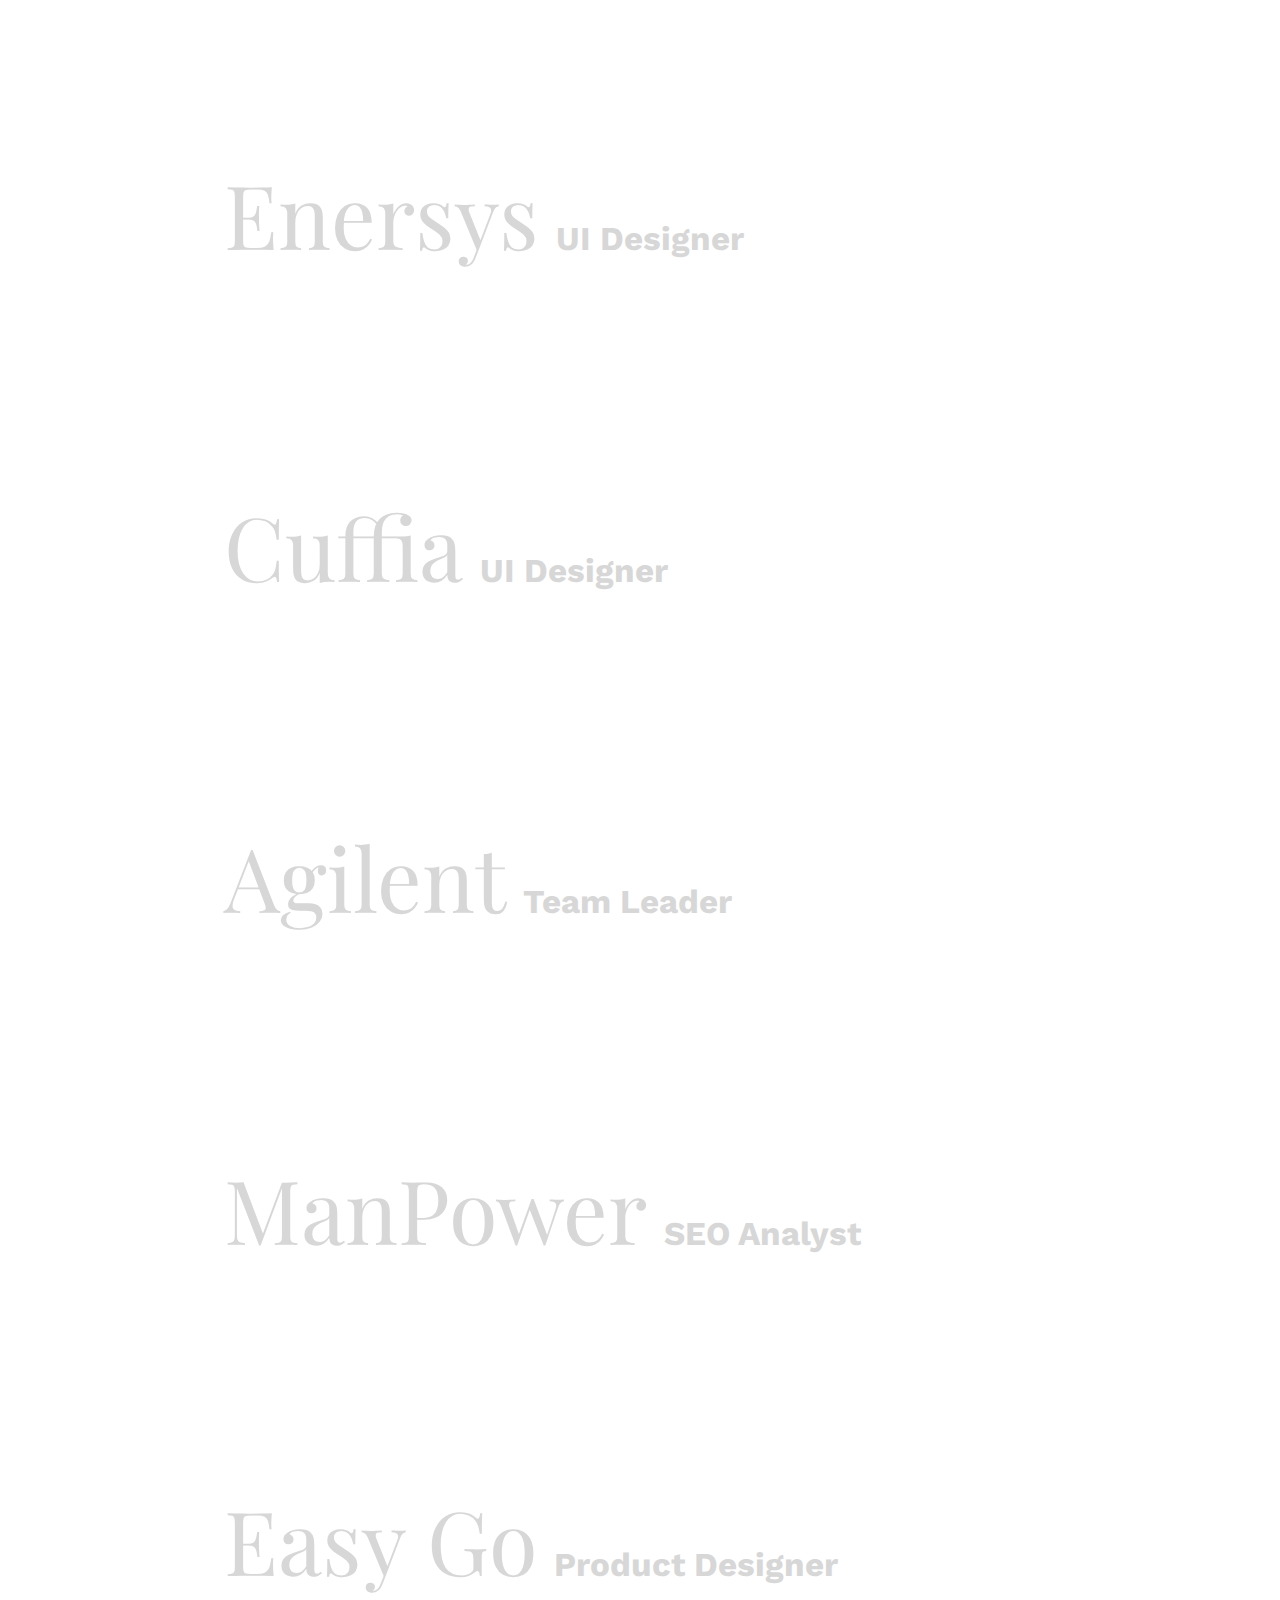
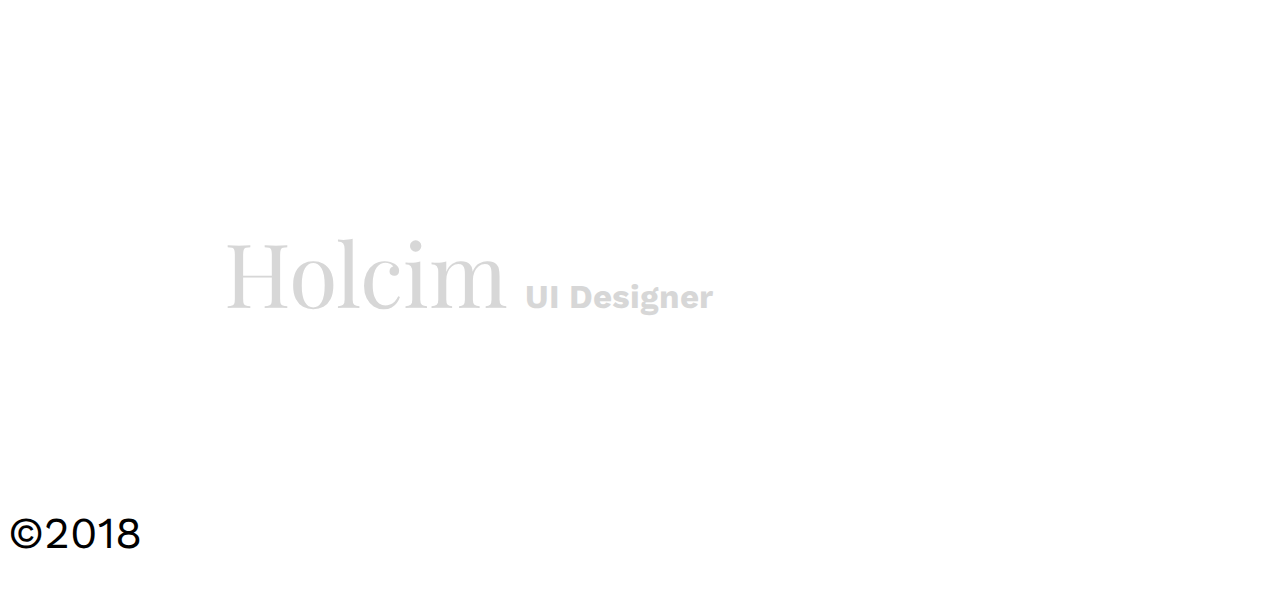
==== commit e4c45dae: "Styles" ====
--- a/index_next.html
+++ b/index_next.html
@@ -14,7 +14,10 @@
     let root = document.documentElement;
 
     root.addEventListener("mousemove", e => {
-      root.style.setProperty('--mouse-y', e.pageY + "px");
+      root.style.setProperty('--global-y', e.pageY + "px");
+      root.style.setProperty('--global-x', e.pageX + "px");
+      root.style.setProperty('--local-y', e.clientY / innerHeight + "px");
+      root.style.setProperty('--local-x', e.clientX / innerWidth + "px");
     });</script>
 
     <link rel="canonical" href="https://yadarola.com.ar">
@@ -24,99 +27,146 @@
 
     <style amp-custom>
     body {
-      font-synthesis: weight style;
+      font-family: 'Work Sans', sans-serif;
       font-kerning: auto;
       font-language-override: normal;
       font-size: calc(16px + 20 * ((100vw - 320px) / 680));
-      font-family: 'Work Sans', sans-serif;
+      font-synthesis: weight style;
+
     }
     :root {
       --gap: calc(20px + (200 - 20) * ((100vw - 320px) / (1200 - 320)));
+      --button: 2em;
     }
     .bio, .project-header {
-      margin-left: var(--gap);
-      margin-right: var(--gap);
-    }
-    .gallery {
       padding-left: var(--gap);
       padding-right: var(--gap);
     }
-    .project-name {
-      font-feature-settings: "kern" 1, "liga" 1, "dlig" 1, "hlig" , "cswh" 1;
+    .gallery {
+      margin: 0 0 2em 0;
+      position: relative !important;
+    }
+    .amp-carousel-button-prev {
+      bottom: 0;
+      left: 0;
+      right: unset;
+      top: 0;
+      background-image: unset;
+    }
+    .amp-carousel-button-prev:hover::before {
+      content:'Previous';
+    }
+    .amp-carousel-button-next {
+      bottom: 0;
+      left: unset;
+      right: 0;
+      top: 0;
+      background-image: unset;
+    }
+    .amp-carousel-button-next:hover::before {
+      content:'Next';
+    }
+    .amp-carousel-button {
+      width: 50%;
+      height: unset;
+      border-radius: unset;
+      transform: unset;
+      -webkit-transform: unset;
+      background-color: unset;
+      cursor: none;
+    }
+    .amp-carousel-button:hover::before {
+      left: calc(var(--local-x) * 300);
+      position: absolute;
+      top: calc(var(--local-y) * 400);
+      display: inline-block;
+    }
+    amp-carousel .amp-carousel-button.amp-disabled {
+      opacity: 1;
+      visibility: visible;
+    }
+    .gallery .slide:first-of-type {
+      margin-left: var(--gap);
+    }
+    .gallery .slide:last-of-type {
+      margin-right: var(--gap);
     }
     .projects {
       position: unset;
     }
     .project-header {
+      background-color: unset;
+      border: unset;
       font-family: 'Playfair Display', serif;
       font-size: 2em;
       font-weight: normal;
+      outline: 0;
       white-space: nowrap;
     }
+    .project-header:first-letter {
+      font-feature-settings: "kern" 1, "swsh" 1;
+    }
     .project-header::before {
-      top: var(--mouse-y);
+      content: attr(data-summary);
+      font-family: 'Work Sans', sans-serif;
+      font-size: .25em;
       left:0;
-      font-family: 'Work Sans', sans-serif;
-      content: attr(data-summary);
-      font-size: .25em;
       opacity: 0;
       position: absolute;
+      top: var(--global-y);
       width: var(--gap)
     }
     .project:hover .project-header::before,
     .project[expanded] .project-header::before{
       opacity:1;
     }
-    .project:not(:hover):not([expanded]) .project-name {
+    .project-header::after {
       color: #d7d7d7;
-    }
-    .project-header::after {
       content: attr(data-role);
-      font-family: 'Roboto', serif;
-      color: #d7d7d7;
+      display: inline-block;
+      font-family: 'Work Sans', serif;
       font-size: .375em;
       font-weight: 700;
+      margin-left: .5em;
+    }
+    .project-name {
       display: inline-block;
-      margin-left: .5em;
-    }
-    .project-header:first-letter {
-      font-feature-settings: "kern" 1, "swsh" 1;
+      font-feature-settings: "kern" 1, "liga" 1, "dlig" 1, "hlig" , "cswh" 1;
+      position: relative;
+      transition: color 1.5s cubic-bezier(0.215, 0.61, 0.355, 1);
+      line-height: 1.5em;
+      text-shadow: -1px -1px 0 #fff, 1px -1px 0 #fff, -1px 1px 0 #fff, 1px 1px 0 #fff;
+    }
+    .project:not(:hover):not([expanded]):not(:focus-within) .project-name {
+      color: #d7d7d7;
     }
     .project .project-name::before {
+      background: #d7d7d7;
+      bottom: .225em;
+      content: '';
       display: block;
-      position: absolute;
-      bottom: 0;
       height: 1px;
       left: 0;
+      position: absolute;
+      transition: width .5s cubic-bezier(0.215, 0.61, 0.355, 1);
       width: 0;
-      background: #d7d7d7;
-      transition: width .5s cubic-bezier(0.215, 0.61, 0.355, 1);
-      content: '';
+      z-index: -1;
     }
     .project:hover .project-name,
     .project[expanded] .project-name {
       transition: color .1s cubic-bezier(0.215, 0.61, 0.355, 1);
     }
     .project:hover .project-name::before,
-    .project[expanded] .project-name::before {
+    .project[expanded] .project-name::before,
+    .project-header:focus .project-name::before {
+      background: currentColor;
       width: 100%;
-      background: currentColor;
-    }
-    .project-name {
-      position: relative;
-      display: inline-block;
-      transition: color 1.5s cubic-bezier(0.215, 0.61, 0.355, 1);
     }
     .bio {
       font-size: calc(16px + 20 * ((100vw - 320px) / 680));
-
     }
     p {
 
-    }
-    .i-amphtml-accordion-header {
-      background-color: unset;
-      border: unset;
     }
     amp-accordion>section>* {
       position: initial!important;
@@ -132,35 +182,37 @@
 <body>
 <h1 class="bio">Hi, I'm Mateo, a UX designer based in Córdoba, Argentina. I use human-centered design to create beautiful user experiences. Currently at La Voz del Interior.</h1>
  <amp-accordion animate expand-single-section class="projects">
-  <section class="project">
-    <h2 class="project-header" data-role="UX Designer" data-summary="summary" data-date="2017"><span class="project-name">LaVoz.com.ar</span></h2>
+  <section class="project" id="laVoz">
+    <h2 class="project-header" data-role="UX Designer" data-summary="summary" data-date="2017"><span class="project-name">La Voz</span></h2>
     <amp-carousel height="300"
     class="gallery"
     layout="fixed-height"
     type="carousel">
     <amp-img 
-    lightbox="la-voz-com-ar"
+    lightbox="laVoz"
+    class="slide"
     src=""
     width="400"
     height="300"
-    alt=""></amp-img>
+    alt="La Voz"></amp-img>
   </amp-carousel>
 </section>
-<section class="project">
+<section class="project" id="vlic">
   <h2 class="project-header" data-role="Product Designer" data-summary="summary" data-date="2016"><span class="project-name">Vlic</span></h2>
   <amp-carousel height="300"
-    class="gallery"
+  class="gallery"
   layout="fixed-height"
   type="carousel">
   <amp-img 
   lightbox="vlic"
+  class="slide"
   src="vlic.png"
   width="400"
   height="300"
   alt="Vlic"></amp-img>
 </amp-carousel>
 </section>
-<section class="project">
+<section class="project" id="welo">
   <h2 class="project-header" data-role="UX Designer" data-summary="summary" data-date="2016"><span class="project-name">Welo</span></h2>
   <amp-carousel height="300"
   class="gallery"
@@ -168,13 +220,14 @@
   type="carousel">
   <amp-img 
   lightbox="welo"
+  class="slide"
   src="welo.png"
   width="400"
   height="300"
   alt="Welo"></amp-img>
 </amp-carousel>
 </section>
-<section class="project">
+<section class="project" id="infoxel">
   <h2 class="project-header" data-role="Visual Designer" data-summary="summary" data-date="2015"><span class="project-name">Infoxel</span></h2>
   <amp-carousel height="300"
   class="gallery"
@@ -182,13 +235,14 @@
   type="carousel">
   <amp-img 
   lightbox="infoxel"
+  class="slide"
   src="infoxel.png"
   width="400"
   height="300"
   alt="Infoxel"></amp-img>
 </amp-carousel>
 </section>
-<section class="project">
+<section class="project" id="thor">
   <h2 class="project-header" data-role="UX Designer" data-summary="summary" data-date="2015"><span class="project-name">Thor</span></h2>
   <amp-carousel height="300"
   class="gallery"
@@ -196,13 +250,14 @@
   type="carousel">
   <amp-img 
   lightbox="thor"
+  class="slide"
   src="thor.png"
   width="400"
   height="300"
   alt="Thor"></amp-img>
 </amp-carousel>
 </section>
-<section class="project">
+<section class="project" id="vision">
   <h2 class="project-header" data-role="UX Designer" data-summary="summary" data-date="2015"><span class="project-name">Vision</span></h2>
   <amp-carousel height="300"
   class="gallery"
@@ -210,27 +265,29 @@
   type="carousel">
   <amp-img 
   lightbox="vision"
+  class="slide"
   src="vision.png"
   width="400"
   height="300"
   alt="Vision"></amp-img>
 </amp-carousel>
 </section>
-<section class="project">
+<section class="project" id="peerAssist">
   <h2 class="project-header" data-role="Front-End Developer" data-summary="summary" data-date="2015"><span class="project-name">PeerAssist</span></h2>
   <amp-carousel height="300"
   class="gallery"
   layout="fixed-height"
   type="carousel">
   <amp-img 
-  lightbox="peerassist"
-  src=""
-  width="400"
-  height="300"
-  alt=""></amp-img>
-</amp-carousel>
-</section>
-<section class="project">
+  lightbox="peerAssist"
+  class="slide"
+  src=""
+  width="400"
+  height="300"
+  alt="PeerAssist"></amp-img>
+</amp-carousel>
+</section>
+<section class="project" id="hawker">
   <h2 class="project-header" data-role="UX Designer" data-summary="summary" data-date="2014"><span class="project-name">Hawker</span></h2>
   <amp-carousel height="300"
   class="gallery"
@@ -238,13 +295,14 @@
   type="carousel">
   <amp-img 
   lightbox="hawker"
-  src=""
-  width="400"
-  height="300"
-  alt=""></amp-img>
-</amp-carousel>
-</section>
-<section class="project">
+  class="slide"
+  src=""
+  width="400"
+  height="300"
+  alt="Hawker"></amp-img>
+</amp-carousel>
+</section>
+<section class="project" id="assia">
   <h2 class="project-header" data-role="UI Designer" data-summary="summary" data-date="2014"><span class="project-name">ASSIA</span></h2>
   <amp-carousel height="300"
   class="gallery"
@@ -252,13 +310,14 @@
   type="carousel">
   <amp-img 
   lightbox="assia"
-  src=""
-  width="400"
-  height="300"
-  alt=""></amp-img>
-</amp-carousel>
-</section>
-<section class="project">
+  class="slide"
+  src=""
+  width="400"
+  height="300"
+  alt="ASSIA"></amp-img>
+</amp-carousel>
+</section>
+<section class="project" id="enersys">
   <h2 class="project-header" data-role="UI Designer" data-summary="summary" data-date="2015"><span class="project-name">Enersys</span></h2>
   <amp-carousel height="300"
   class="gallery"
@@ -266,13 +325,14 @@
   type="carousel">
   <amp-img 
   lightbox="enersys"
-  src=""
-  width="400"
-  height="300"
-  alt=""></amp-img>
-</amp-carousel>
-</section>
-<section class="project">
+  class="slide"
+  src=""
+  width="400"
+  height="300"
+  alt="Enersys"></amp-img>
+</amp-carousel>
+</section>
+<section class="project" id="cuffia">
   <h2 class="project-header" data-role="UI Designer" data-summary="summary" data-date="2014"><span class="project-name">Cuffia</span></h2>
   <amp-carousel height="300"
   class="gallery"
@@ -280,13 +340,14 @@
   type="carousel">
   <amp-img 
   lightbox="cuffia"
-  src=""
-  width="400"
-  height="300"
-  alt=""></amp-img>
-</amp-carousel>
-</section>
-<section class="project">
+  class="slide"
+  src=""
+  width="400"
+  height="300"
+  alt="Cuffia"></amp-img>
+</amp-carousel>
+</section>
+<section class="project" id="agilent">
   <h2 class="project-header" data-role="Team Leader" data-summary="summary" data-date="2009"><span class="project-name">Agilent</span></h2>
   <amp-carousel height="300"
   class="gallery"
@@ -294,41 +355,44 @@
   type="carousel">
   <amp-img 
   lightbox="agilent"
-  src=""
-  width="400"
-  height="300"
-  alt=""></amp-img>
-</amp-carousel>
-</section>
-<section class="project">
+  class="slide"
+  src=""
+  width="400"
+  height="300"
+  alt="Agilent"></amp-img>
+</amp-carousel>
+</section>
+<section class="project" id="manPower">
   <h2 class="project-header" data-role="SEO Analyst" data-summary="summary" data-date="2009"><span class="project-name">ManPower</span></h2>
   <amp-carousel height="300"
   class="gallery"
   layout="fixed-height"
   type="carousel">
   <amp-img 
-  lightbox="manpower"
-  src=""
-  width="400"
-  height="300"
-  alt=""></amp-img>
-</amp-carousel>
-</section>
-<section class="project">
+  lightbox="manPower"
+  class="slide"
+  src=""
+  width="400"
+  height="300"
+  alt="ManPower"></amp-img>
+</amp-carousel>
+</section>
+<section class="project" id="easyGo">
   <h2 class="project-header" data-role="Product Designer" data-summary="summary" data-date="2005"><span class="project-name">Easy Go</span></h2>
   <amp-carousel height="300"
   class="gallery"
   layout="fixed-height"
   type="carousel">
   <amp-img 
-  lightbox="easy-go"
-  src=""
-  width="400"
-  height="300"
-  alt=""></amp-img>
-</amp-carousel>
-</section>
-<section class="project">
+  lightbox="easyGo"
+  class="slide"
+  src=""
+  width="400"
+  height="300"
+  alt="Easy Go"></amp-img>
+</amp-carousel>
+</section>
+<section class="project" id="holcim">
   <h2 class="project-header" data-role="UI Designer" data-summary="summary" data-date="2004"><span class="project-name">Holcim</span></h2>
   <amp-carousel height="300"
   class="gallery"
@@ -336,10 +400,11 @@
   type="carousel">
   <amp-img 
   lightbox="holcim"
-  src=""
-  width="400"
-  height="300"
-  alt=""></amp-img>
+  class="slide"
+  src=""
+  width="400"
+  height="300"
+  alt="Holcim"></amp-img>
 </amp-carousel>
 </section>
 </amp-accordion>
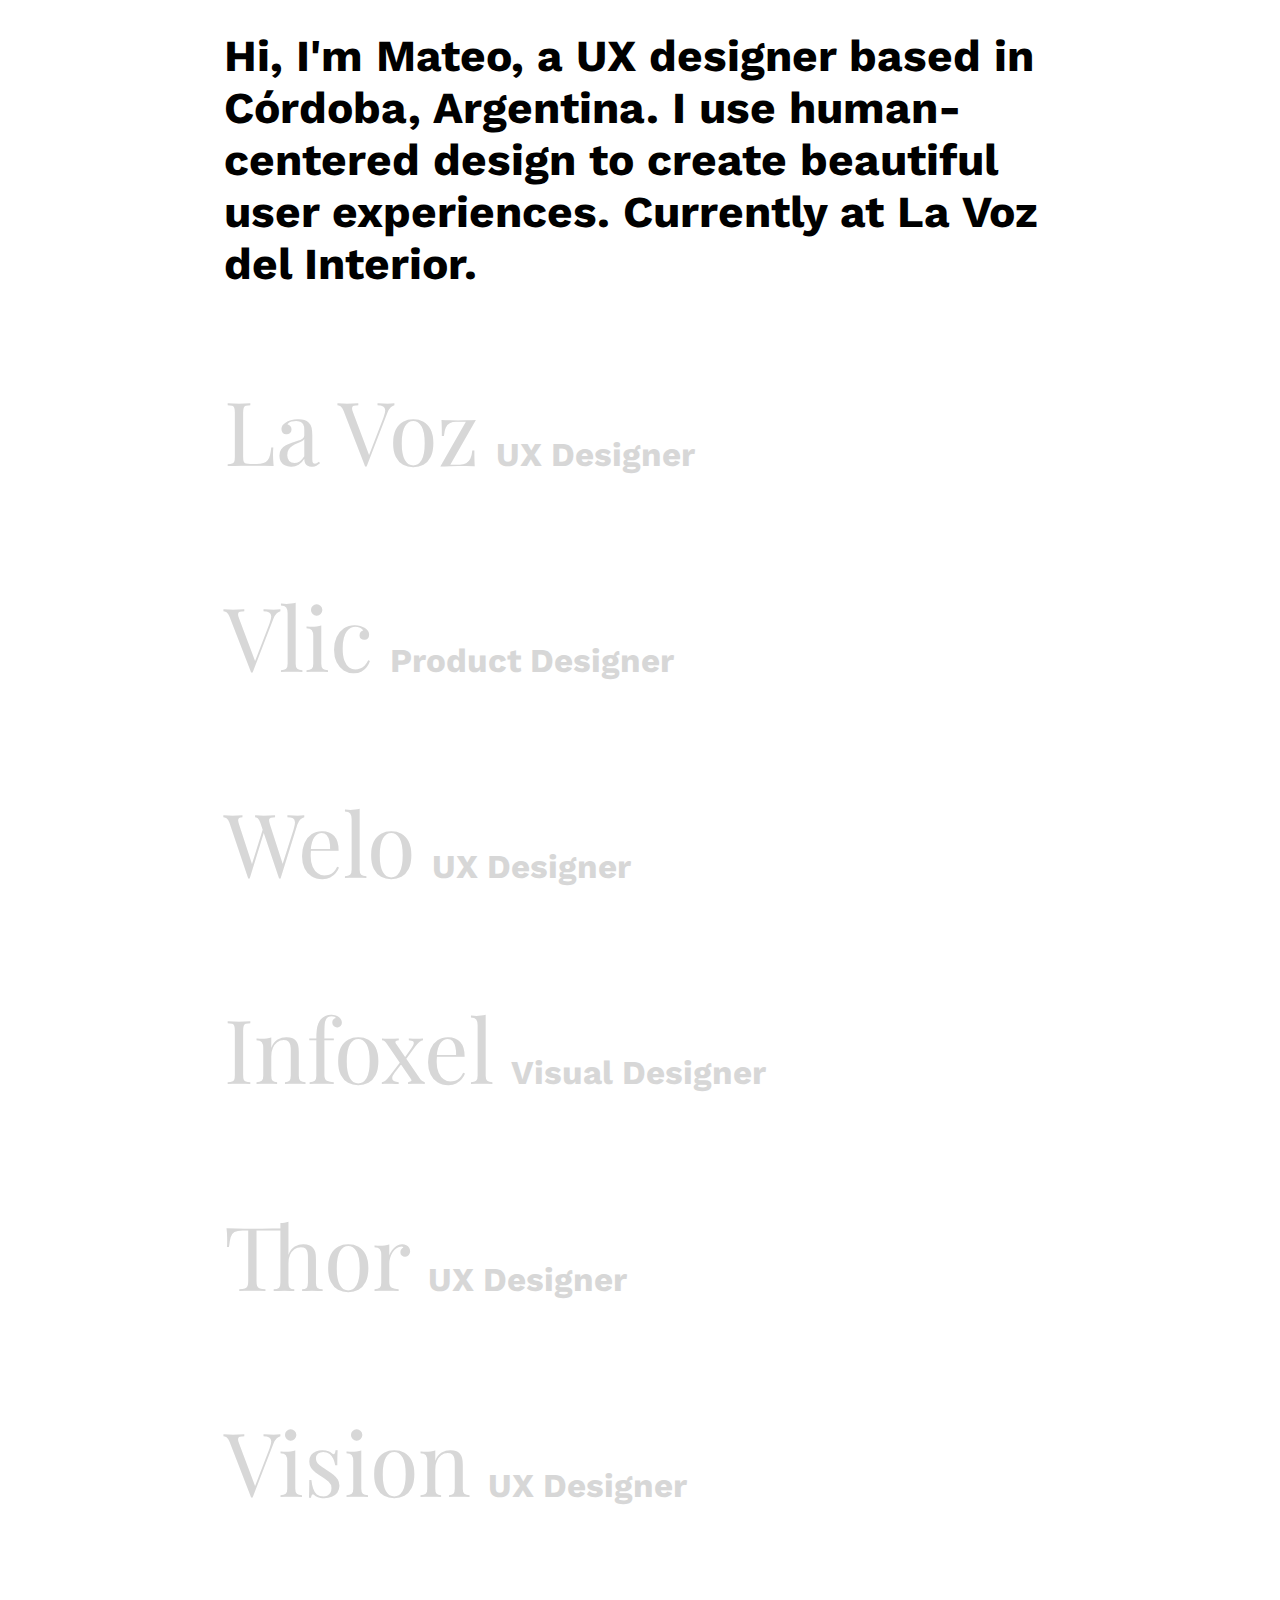
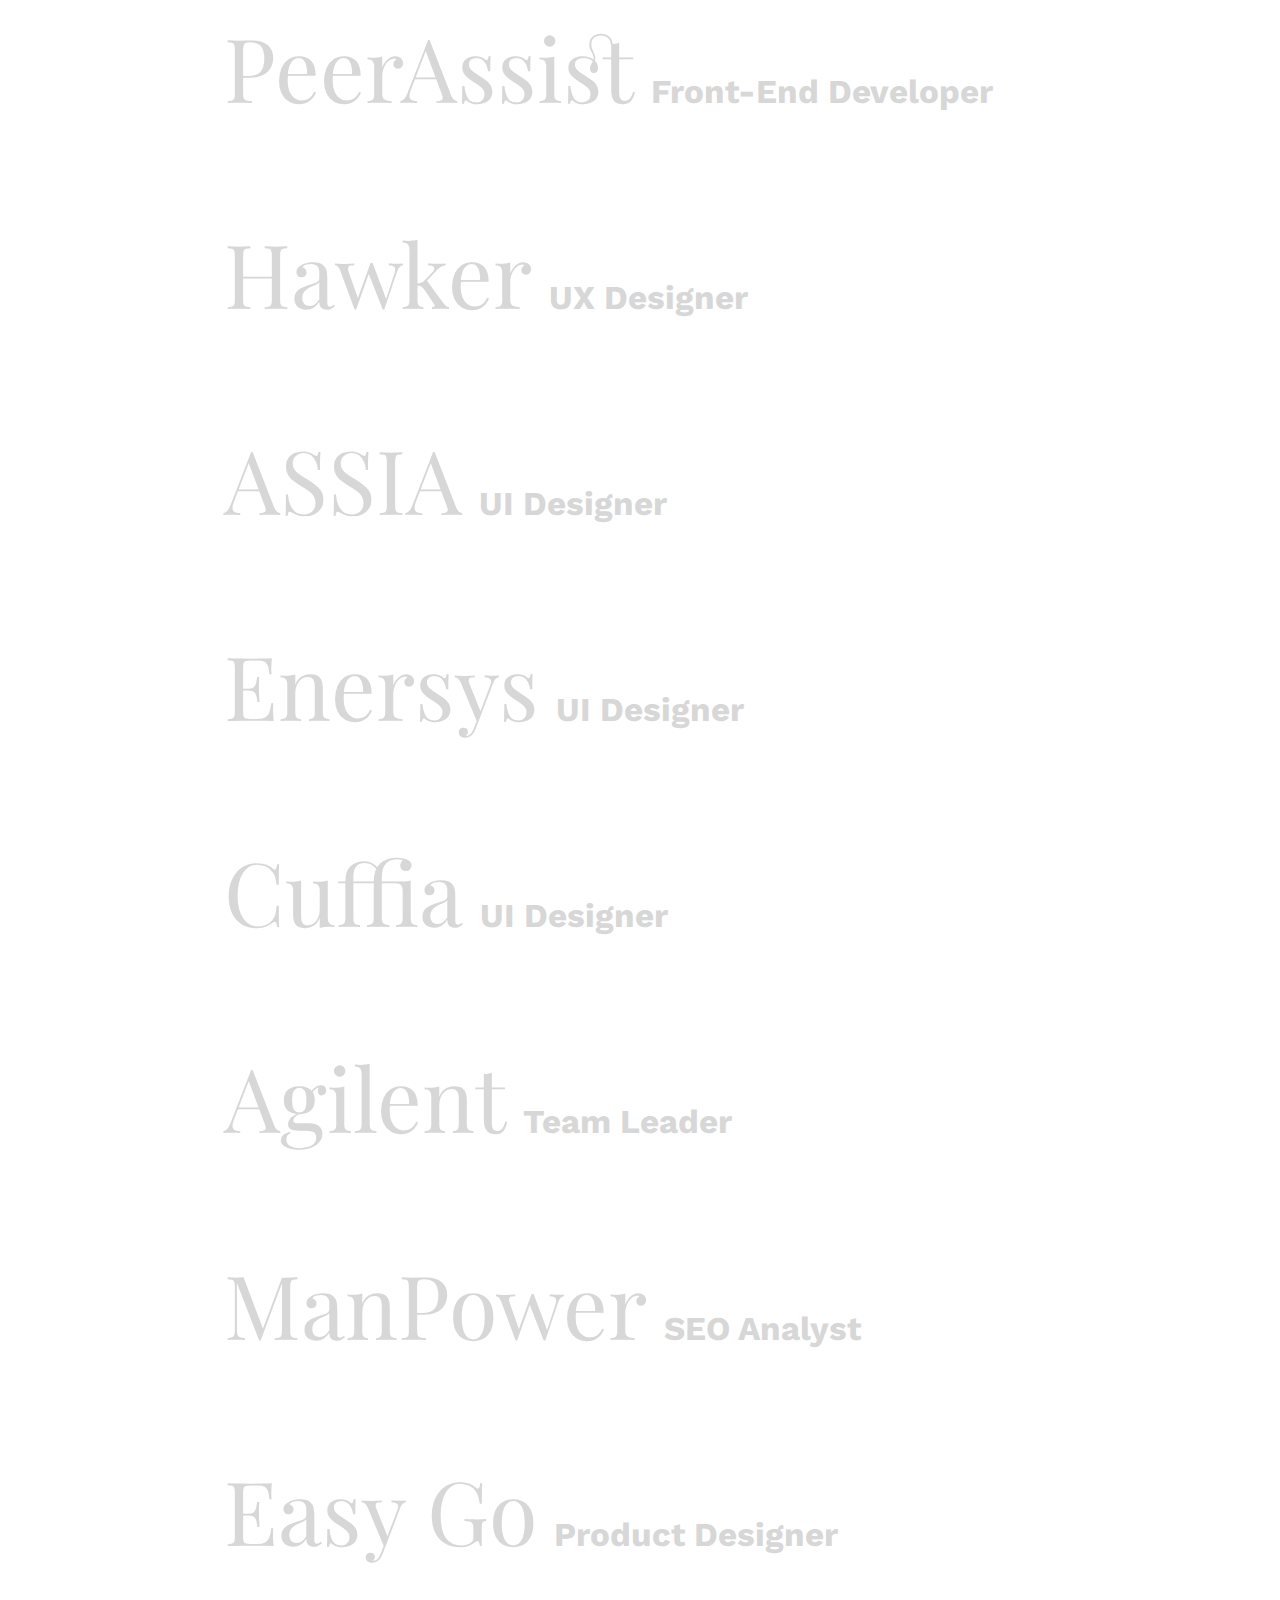
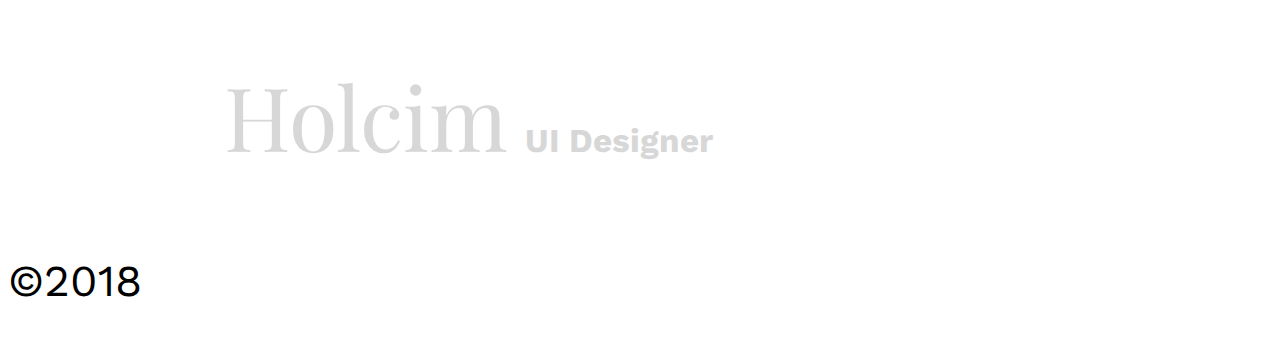
==== commit cd02b135: "clean up" ====
--- a/index_next.html
+++ b/index_next.html
@@ -1,31 +1,19 @@
 <!doctype html>
 <html ⚡ lang="en">
+
 <head>
   <meta charset="utf-8">
   <title>Mateo Yadarola — Product Designer</title>
 
   <script async src="https://cdn.ampproject.org/v0.js"></script>
-  <script async custom-element="amp-carousel" src="https://cdn.ampproject.org/v0/amp-carousel-0.1.js"></script>
-  <script async custom-element="amp-lightbox-gallery" src="https://cdn.ampproject.org/v0/amp-lightbox-gallery-0.1.js"></script>
-  <script async custom-element="amp-accordion" src="https://cdn.ampproject.org/v0/amp-accordion-0.1.js"></script>
-  <script async custom-element="amp-font" src="https://cdn.ampproject.org/v0/amp-font-0.1.js"></script>
-  <script async custom-element="amp-fx-collection" src="https://cdn.ampproject.org/v0/amp-fx-collection-0.1.js"></script>
-  <script type="text/javascript">
-    let root = document.documentElement;
-
-    root.addEventListener("mousemove", e => {
-      root.style.setProperty('--global-y', e.pageY + "px");
-      root.style.setProperty('--global-x', e.pageX + "px");
-      root.style.setProperty('--local-y', e.clientY / innerHeight + "px");
-      root.style.setProperty('--local-x', e.clientX / innerWidth + "px");
-    });</script>
-
-    <link rel="canonical" href="https://yadarola.com.ar">
-    <link rel="stylesheet" href="https://fonts.googleapis.com/css?family=Playfair+Display">
-    <link rel="stylesheet" href="https://fonts.googleapis.com/css?family=Work+Sans">
-    <meta name="viewport" content="width=device-width,minimum-scale=1,initial-scale=1">
-
-    <style amp-custom>
+
+
+  <link rel="canonical" href="https://yadarola.com.ar">
+  <link rel="stylesheet" href="https://fonts.googleapis.com/css?family=Playfair+Display">
+  <link rel="stylesheet" href="https://fonts.googleapis.com/css?family=Work+Sans">
+  <meta name="viewport" content="width=device-width,minimum-scale=1,initial-scale=1">
+
+  <style amp-custom>
     body {
       font-family: 'Work Sans', sans-serif;
       font-kerning: auto;
@@ -34,66 +22,22 @@
       font-synthesis: weight style;
 
     }
+
     :root {
       --gap: calc(20px + (200 - 20) * ((100vw - 320px) / (1200 - 320)));
       --button: 2em;
     }
-    .bio, .project-header {
+
+    .bio,
+    .project-header {
       padding-left: var(--gap);
       padding-right: var(--gap);
     }
-    .gallery {
-      margin: 0 0 2em 0;
-      position: relative !important;
-    }
-    .amp-carousel-button-prev {
-      bottom: 0;
-      left: 0;
-      right: unset;
-      top: 0;
-      background-image: unset;
-    }
-    .amp-carousel-button-prev:hover::before {
-      content:'Previous';
-    }
-    .amp-carousel-button-next {
-      bottom: 0;
-      left: unset;
-      right: 0;
-      top: 0;
-      background-image: unset;
-    }
-    .amp-carousel-button-next:hover::before {
-      content:'Next';
-    }
-    .amp-carousel-button {
-      width: 50%;
-      height: unset;
-      border-radius: unset;
-      transform: unset;
-      -webkit-transform: unset;
-      background-color: unset;
-      cursor: none;
-    }
-    .amp-carousel-button:hover::before {
-      left: calc(var(--local-x) * 300);
-      position: absolute;
-      top: calc(var(--local-y) * 400);
-      display: inline-block;
-    }
-    amp-carousel .amp-carousel-button.amp-disabled {
-      opacity: 1;
-      visibility: visible;
-    }
-    .gallery .slide:first-of-type {
-      margin-left: var(--gap);
-    }
-    .gallery .slide:last-of-type {
-      margin-right: var(--gap);
-    }
+
     .projects {
       position: unset;
     }
+
     .project-header {
       background-color: unset;
       border: unset;
@@ -103,23 +47,27 @@
       outline: 0;
       white-space: nowrap;
     }
+
     .project-header:first-letter {
-      font-feature-settings: "kern" 1, "swsh" 1;
-    }
+      font-feature-settings: "kern"1, "swsh"1;
+    }
+
     .project-header::before {
       content: attr(data-summary);
       font-family: 'Work Sans', sans-serif;
       font-size: .25em;
-      left:0;
+      left: 0;
       opacity: 0;
       position: absolute;
       top: var(--global-y);
       width: var(--gap)
     }
+
     .project:hover .project-header::before,
-    .project[expanded] .project-header::before{
-      opacity:1;
-    }
+    .project[expanded] .project-header::before {
+      opacity: 1;
+    }
+
     .project-header::after {
       color: #d7d7d7;
       content: attr(data-role);
@@ -129,17 +77,20 @@
       font-weight: 700;
       margin-left: .5em;
     }
+
     .project-name {
       display: inline-block;
-      font-feature-settings: "kern" 1, "liga" 1, "dlig" 1, "hlig" , "cswh" 1;
+      font-feature-settings: "kern"1, "liga"1, "dlig"1, "hlig", "cswh"1;
       position: relative;
       transition: color 1.5s cubic-bezier(0.215, 0.61, 0.355, 1);
       line-height: 1.5em;
       text-shadow: -1px -1px 0 #fff, 1px -1px 0 #fff, -1px 1px 0 #fff, 1px 1px 0 #fff;
     }
+
     .project:not(:hover):not([expanded]):not(:focus-within) .project-name {
       color: #d7d7d7;
     }
+
     .project .project-name::before {
       background: #d7d7d7;
       bottom: .225em;
@@ -152,264 +103,208 @@
       width: 0;
       z-index: -1;
     }
+
     .project:hover .project-name,
     .project[expanded] .project-name {
       transition: color .1s cubic-bezier(0.215, 0.61, 0.355, 1);
     }
+
     .project:hover .project-name::before,
     .project[expanded] .project-name::before,
     .project-header:focus .project-name::before {
       background: currentColor;
       width: 100%;
     }
+
     .bio {
       font-size: calc(16px + 20 * ((100vw - 320px) / 680));
     }
-    p {
-
-    }
-    amp-accordion>section>* {
-      position: initial!important;
-    }
-    amp-img {
-      background-color: #d7d7d7;
-    }
+
+    p {}
   </style>
 
-  <style amp-boilerplate>body{-webkit-animation:-amp-start 8s steps(1,end) 0s 1 normal both;-moz-animation:-amp-start 8s steps(1,end) 0s 1 normal both;-ms-animation:-amp-start 8s steps(1,end) 0s 1 normal both;animation:-amp-start 8s steps(1,end) 0s 1 normal both}@-webkit-keyframes -amp-start{from{visibility:hidden}to{visibility:visible}}@-moz-keyframes -amp-start{from{visibility:hidden}to{visibility:visible}}@-ms-keyframes -amp-start{from{visibility:hidden}to{visibility:visible}}@-o-keyframes -amp-start{from{visibility:hidden}to{visibility:visible}}@keyframes -amp-start{from{visibility:hidden}to{visibility:visible}}</style><noscript><style amp-boilerplate>body{-webkit-animation:none;-moz-animation:none;-ms-animation:none;animation:none}</style></noscript>
+  <style amp-boilerplate>
+    body {
+      -webkit-animation: -amp-start 8s steps(1, end) 0s 1 normal both;
+      -moz-animation: -amp-start 8s steps(1, end) 0s 1 normal both;
+      -ms-animation: -amp-start 8s steps(1, end) 0s 1 normal both;
+      animation: -amp-start 8s steps(1, end) 0s 1 normal both
+    }
+
+    @-webkit-keyframes -amp-start {
+      from {
+        visibility: hidden
+      }
+
+      to {
+        visibility: visible
+      }
+    }
+
+    @-moz-keyframes -amp-start {
+      from {
+        visibility: hidden
+      }
+
+      to {
+        visibility: visible
+      }
+    }
+
+    @-ms-keyframes -amp-start {
+      from {
+        visibility: hidden
+      }
+
+      to {
+        visibility: visible
+      }
+    }
+
+    @-o-keyframes -amp-start {
+      from {
+        visibility: hidden
+      }
+
+      to {
+        visibility: visible
+      }
+    }
+
+    @keyframes -amp-start {
+      from {
+        visibility: hidden
+      }
+
+      to {
+        visibility: visible
+      }
+    }
+  </style><noscript>
+    <style amp-boilerplate>
+      body {
+        -webkit-animation: none;
+        -moz-animation: none;
+        -ms-animation: none;
+        animation: none
+      }
+    </style>
+  </noscript>
 </head>
 
 <body>
-<h1 class="bio">Hi, I'm Mateo, a UX designer based in Córdoba, Argentina. I use human-centered design to create beautiful user experiences. Currently at La Voz del Interior.</h1>
- <amp-accordion animate expand-single-section class="projects">
-  <section class="project" id="laVoz">
-    <h2 class="project-header" data-role="UX Designer" data-summary="summary" data-date="2017"><span class="project-name">La Voz</span></h2>
-    <amp-carousel height="300"
-    class="gallery"
-    layout="fixed-height"
-    type="carousel">
-    <amp-img 
-    lightbox="laVoz"
-    class="slide"
-    src=""
-    width="400"
-    height="300"
-    alt="La Voz"></amp-img>
-  </amp-carousel>
-</section>
-<section class="project" id="vlic">
-  <h2 class="project-header" data-role="Product Designer" data-summary="summary" data-date="2016"><span class="project-name">Vlic</span></h2>
-  <amp-carousel height="300"
-  class="gallery"
-  layout="fixed-height"
-  type="carousel">
-  <amp-img 
-  lightbox="vlic"
-  class="slide"
-  src="vlic.png"
-  width="400"
-  height="300"
-  alt="Vlic"></amp-img>
-</amp-carousel>
-</section>
-<section class="project" id="welo">
-  <h2 class="project-header" data-role="UX Designer" data-summary="summary" data-date="2016"><span class="project-name">Welo</span></h2>
-  <amp-carousel height="300"
-  class="gallery"
-  layout="fixed-height"
-  type="carousel">
-  <amp-img 
-  lightbox="welo"
-  class="slide"
-  src="welo.png"
-  width="400"
-  height="300"
-  alt="Welo"></amp-img>
-</amp-carousel>
-</section>
-<section class="project" id="infoxel">
-  <h2 class="project-header" data-role="Visual Designer" data-summary="summary" data-date="2015"><span class="project-name">Infoxel</span></h2>
-  <amp-carousel height="300"
-  class="gallery"
-  layout="fixed-height"
-  type="carousel">
-  <amp-img 
-  lightbox="infoxel"
-  class="slide"
-  src="infoxel.png"
-  width="400"
-  height="300"
-  alt="Infoxel"></amp-img>
-</amp-carousel>
-</section>
-<section class="project" id="thor">
-  <h2 class="project-header" data-role="UX Designer" data-summary="summary" data-date="2015"><span class="project-name">Thor</span></h2>
-  <amp-carousel height="300"
-  class="gallery"
-  layout="fixed-height"
-  type="carousel">
-  <amp-img 
-  lightbox="thor"
-  class="slide"
-  src="thor.png"
-  width="400"
-  height="300"
-  alt="Thor"></amp-img>
-</amp-carousel>
-</section>
-<section class="project" id="vision">
-  <h2 class="project-header" data-role="UX Designer" data-summary="summary" data-date="2015"><span class="project-name">Vision</span></h2>
-  <amp-carousel height="300"
-  class="gallery"
-  layout="fixed-height"
-  type="carousel">
-  <amp-img 
-  lightbox="vision"
-  class="slide"
-  src="vision.png"
-  width="400"
-  height="300"
-  alt="Vision"></amp-img>
-</amp-carousel>
-</section>
-<section class="project" id="peerAssist">
-  <h2 class="project-header" data-role="Front-End Developer" data-summary="summary" data-date="2015"><span class="project-name">PeerAssist</span></h2>
-  <amp-carousel height="300"
-  class="gallery"
-  layout="fixed-height"
-  type="carousel">
-  <amp-img 
-  lightbox="peerAssist"
-  class="slide"
-  src=""
-  width="400"
-  height="300"
-  alt="PeerAssist"></amp-img>
-</amp-carousel>
-</section>
-<section class="project" id="hawker">
-  <h2 class="project-header" data-role="UX Designer" data-summary="summary" data-date="2014"><span class="project-name">Hawker</span></h2>
-  <amp-carousel height="300"
-  class="gallery"
-  layout="fixed-height"
-  type="carousel">
-  <amp-img 
-  lightbox="hawker"
-  class="slide"
-  src=""
-  width="400"
-  height="300"
-  alt="Hawker"></amp-img>
-</amp-carousel>
-</section>
-<section class="project" id="assia">
-  <h2 class="project-header" data-role="UI Designer" data-summary="summary" data-date="2014"><span class="project-name">ASSIA</span></h2>
-  <amp-carousel height="300"
-  class="gallery"
-  layout="fixed-height"
-  type="carousel">
-  <amp-img 
-  lightbox="assia"
-  class="slide"
-  src=""
-  width="400"
-  height="300"
-  alt="ASSIA"></amp-img>
-</amp-carousel>
-</section>
-<section class="project" id="enersys">
-  <h2 class="project-header" data-role="UI Designer" data-summary="summary" data-date="2015"><span class="project-name">Enersys</span></h2>
-  <amp-carousel height="300"
-  class="gallery"
-  layout="fixed-height"
-  type="carousel">
-  <amp-img 
-  lightbox="enersys"
-  class="slide"
-  src=""
-  width="400"
-  height="300"
-  alt="Enersys"></amp-img>
-</amp-carousel>
-</section>
-<section class="project" id="cuffia">
-  <h2 class="project-header" data-role="UI Designer" data-summary="summary" data-date="2014"><span class="project-name">Cuffia</span></h2>
-  <amp-carousel height="300"
-  class="gallery"
-  layout="fixed-height"
-  type="carousel">
-  <amp-img 
-  lightbox="cuffia"
-  class="slide"
-  src=""
-  width="400"
-  height="300"
-  alt="Cuffia"></amp-img>
-</amp-carousel>
-</section>
-<section class="project" id="agilent">
-  <h2 class="project-header" data-role="Team Leader" data-summary="summary" data-date="2009"><span class="project-name">Agilent</span></h2>
-  <amp-carousel height="300"
-  class="gallery"
-  layout="fixed-height"
-  type="carousel">
-  <amp-img 
-  lightbox="agilent"
-  class="slide"
-  src=""
-  width="400"
-  height="300"
-  alt="Agilent"></amp-img>
-</amp-carousel>
-</section>
-<section class="project" id="manPower">
-  <h2 class="project-header" data-role="SEO Analyst" data-summary="summary" data-date="2009"><span class="project-name">ManPower</span></h2>
-  <amp-carousel height="300"
-  class="gallery"
-  layout="fixed-height"
-  type="carousel">
-  <amp-img 
-  lightbox="manPower"
-  class="slide"
-  src=""
-  width="400"
-  height="300"
-  alt="ManPower"></amp-img>
-</amp-carousel>
-</section>
-<section class="project" id="easyGo">
-  <h2 class="project-header" data-role="Product Designer" data-summary="summary" data-date="2005"><span class="project-name">Easy Go</span></h2>
-  <amp-carousel height="300"
-  class="gallery"
-  layout="fixed-height"
-  type="carousel">
-  <amp-img 
-  lightbox="easyGo"
-  class="slide"
-  src=""
-  width="400"
-  height="300"
-  alt="Easy Go"></amp-img>
-</amp-carousel>
-</section>
-<section class="project" id="holcim">
-  <h2 class="project-header" data-role="UI Designer" data-summary="summary" data-date="2004"><span class="project-name">Holcim</span></h2>
-  <amp-carousel height="300"
-  class="gallery"
-  layout="fixed-height"
-  type="carousel">
-  <amp-img 
-  lightbox="holcim"
-  class="slide"
-  src=""
-  width="400"
-  height="300"
-  alt="Holcim"></amp-img>
-</amp-carousel>
-</section>
-</amp-accordion>
-<footer>
-  <p>&copy;2018</p>
-</footer>
+  <h1 class="bio">Hi, I'm Mateo, a UX designer based in Córdoba, Argentina. I use human-centered design to create
+    beautiful user experiences. Currently at La Voz del Interior.</h1>
+  <amp-accordion animate expand-single-section class="projects">
+    <section class="project" id="laVoz">
+      <h2 class="project-header" data-role="UX Designer" data-summary="summary" data-date="2017"><span
+          class="project-name">La Voz</span></h2>
+      <amp-carousel height="300" class="gallery" layout="fixed-height" type="carousel" controls>
+        <amp-img lightbox="laVoz" class="slide" src="" width="400" height="300" alt="La Voz"></amp-img>
+      </amp-carousel>
+    </section>
+    <section class="project" id="vlic">
+      <h2 class="project-header" data-role="Product Designer" data-summary="summary" data-date="2016"><span
+          class="project-name">Vlic</span></h2>
+      <amp-carousel height="300" class="gallery" layout="fixed-height" type="carousel" controls>
+        <amp-img lightbox="vlic" class="slide" src="vlic.png" width="400" height="300" alt="Vlic"></amp-img>
+      </amp-carousel>
+    </section>
+    <section class="project" id="welo">
+      <h2 class="project-header" data-role="UX Designer" data-summary="summary" data-date="2016"><span
+          class="project-name">Welo</span></h2>
+      <amp-carousel height="300" class="gallery" layout="fixed-height" type="carousel" controls>
+        <amp-img lightbox="welo" class="slide" src="welo.png" width="400" height="300" alt="Welo"></amp-img>
+      </amp-carousel>
+    </section>
+    <section class="project" id="infoxel">
+      <h2 class="project-header" data-role="Visual Designer" data-summary="summary" data-date="2015"><span
+          class="project-name">Infoxel</span></h2>
+      <amp-carousel height="300" class="gallery" layout="fixed-height" type="carousel" controls>
+        <amp-img lightbox="infoxel" class="slide" src="infoxel.png" width="400" height="300" alt="Infoxel"></amp-img>
+      </amp-carousel>
+    </section>
+    <section class="project" id="thor">
+      <h2 class="project-header" data-role="UX Designer" data-summary="summary" data-date="2015"><span
+          class="project-name">Thor</span></h2>
+      <amp-carousel height="300" class="gallery" layout="fixed-height" type="carousel" controls>
+        <amp-img lightbox="thor" class="slide" src="thor.png" width="400" height="300" alt="Thor"></amp-img>
+      </amp-carousel>
+    </section>
+    <section class="project" id="vision">
+      <h2 class="project-header" data-role="UX Designer" data-summary="summary" data-date="2015"><span
+          class="project-name">Vision</span></h2>
+      <amp-carousel height="300" class="gallery" layout="fixed-height" type="carousel" controls>
+        <amp-img lightbox="vision" class="slide" src="vision.png" width="400" height="300" alt="Vision"></amp-img>
+      </amp-carousel>
+    </section>
+    <section class="project" id="peerAssist">
+      <h2 class="project-header" data-role="Front-End Developer" data-summary="summary" data-date="2015"><span
+          class="project-name">PeerAssist</span></h2>
+      <amp-carousel height="300" class="gallery" layout="fixed-height" type="carousel" controls>
+        <amp-img lightbox="peerAssist" class="slide" src="" width="400" height="300" alt="PeerAssist"></amp-img>
+      </amp-carousel>
+    </section>
+    <section class="project" id="hawker">
+      <h2 class="project-header" data-role="UX Designer" data-summary="summary" data-date="2014"><span
+          class="project-name">Hawker</span></h2>
+      <amp-carousel height="300" class="gallery" layout="fixed-height" type="carousel" controls>
+        <amp-img lightbox="hawker" class="slide" src="" width="400" height="300" alt="Hawker"></amp-img>
+      </amp-carousel>
+    </section>
+    <section class="project" id="assia">
+      <h2 class="project-header" data-role="UI Designer" data-summary="summary" data-date="2014"><span
+          class="project-name">ASSIA</span></h2>
+      <amp-carousel height="300" class="gallery" layout="fixed-height" type="carousel" controls>
+        <amp-img lightbox="assia" class="slide" src="" width="400" height="300" alt="ASSIA"></amp-img>
+      </amp-carousel>
+    </section>
+    <section class="project" id="enersys">
+      <h2 class="project-header" data-role="UI Designer" data-summary="summary" data-date="2015"><span
+          class="project-name">Enersys</span></h2>
+      <amp-carousel height="300" class="gallery" layout="fixed-height" type="carousel" controls>
+        <amp-img lightbox="enersys" class="slide" src="" width="400" height="300" alt="Enersys"></amp-img>
+      </amp-carousel>
+    </section>
+    <section class="project" id="cuffia">
+      <h2 class="project-header" data-role="UI Designer" data-summary="summary" data-date="2014"><span
+          class="project-name">Cuffia</span></h2>
+      <amp-carousel height="300" class="gallery" layout="fixed-height" type="carousel" controls>
+        <amp-img lightbox="cuffia" class="slide" src="" width="400" height="300" alt="Cuffia"></amp-img>
+      </amp-carousel>
+    </section>
+    <section class="project" id="agilent">
+      <h2 class="project-header" data-role="Team Leader" data-summary="summary" data-date="2009"><span
+          class="project-name">Agilent</span></h2>
+      <amp-carousel height="300" class="gallery" layout="fixed-height" type="carousel" controls>
+        <amp-img lightbox="agilent" class="slide" src="" width="400" height="300" alt="Agilent"></amp-img>
+      </amp-carousel>
+    </section>
+    <section class="project" id="manPower">
+      <h2 class="project-header" data-role="SEO Analyst" data-summary="summary" data-date="2009"><span
+          class="project-name">ManPower</span></h2>
+      <amp-carousel height="300" class="gallery" layout="fixed-height" type="carousel" controls>
+        <amp-img lightbox="manPower" class="slide" src="" width="400" height="300" alt="ManPower"></amp-img>
+      </amp-carousel>
+    </section>
+    <section class="project" id="easyGo">
+      <h2 class="project-header" data-role="Product Designer" data-summary="summary" data-date="2005"><span
+          class="project-name">Easy Go</span></h2>
+      <amp-carousel height="300" class="gallery" layout="fixed-height" type="carousel" controls>
+        <amp-img lightbox="easyGo" class="slide" src="" width="400" height="300" alt="Easy Go"></amp-img>
+      </amp-carousel>
+    </section>
+    <section class="project" id="holcim">
+      <h2 class="project-header" data-role="UI Designer" data-summary="summary" data-date="2004"><span
+          class="project-name">Holcim</span></h2>
+      <amp-carousel height="300" class="gallery" layout="fixed-height" type="carousel" controls>
+        <amp-img lightbox="holcim" class="slide" src="" width="400" height="300" alt="Holcim"></amp-img>
+      </amp-carousel>
+    </section>
+  </amp-accordion>
+  <footer>
+    <p>&copy;2018</p>
+  </footer>
 </body>
-</html>
+
+</html>